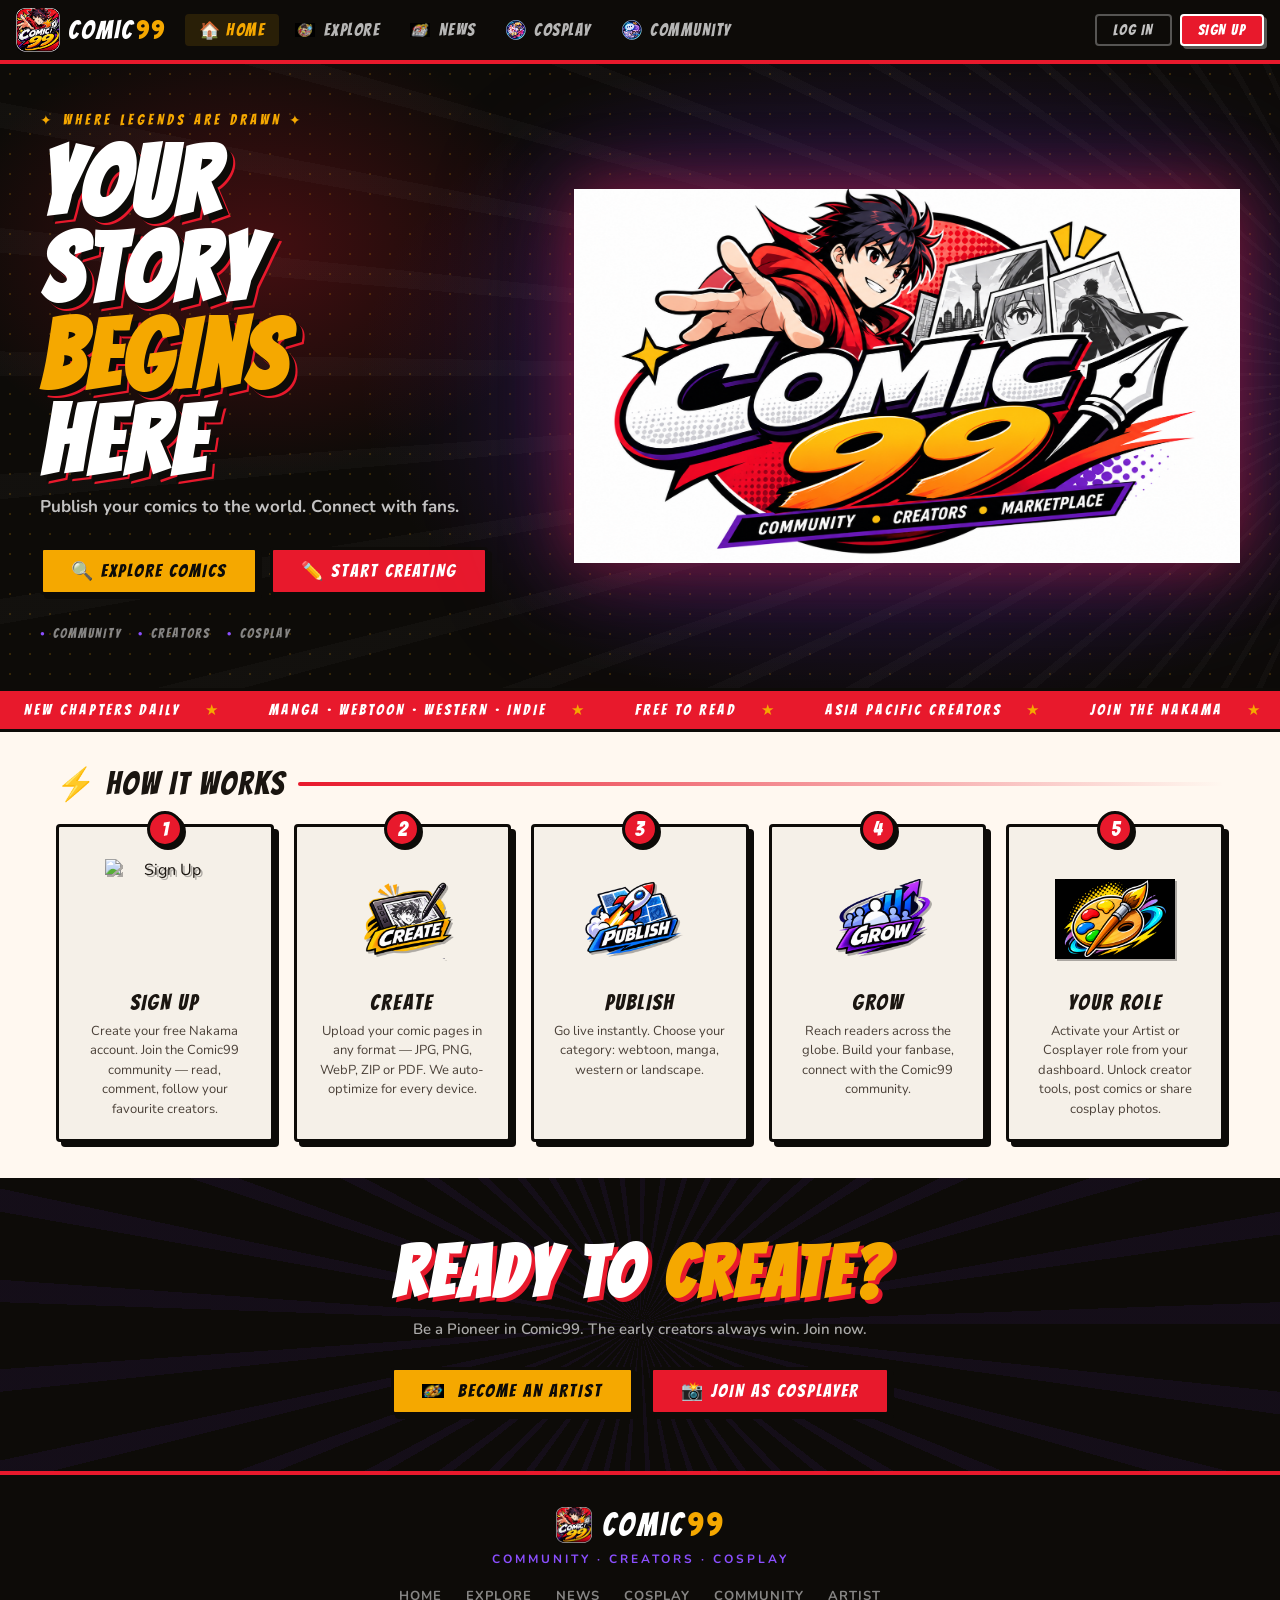
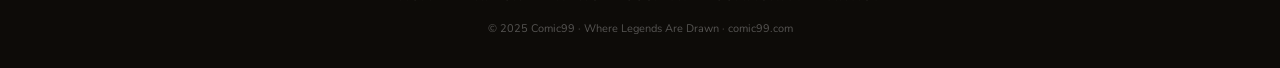
==== index.html @ 62a0a068 "Add files via upload" ====
<!DOCTYPE html>
<html lang="en">
<head>
<meta charset="UTF-8">
<meta name="viewport" content="width=device-width, initial-scale=1.0, viewport-fit=cover">
<title>Comic99 — Where Legends Are Drawn</title>
<link rel="icon" type="image/png" href="comic99-logo.png">
<meta name="description" content="Comic99 — Community · Creators · Cosplay. The global comic creator platform where legends are drawn.">
<link rel="stylesheet" href="comic99-shared.css">
<style>
/* ---- HERO ---- */
.hero {
  position: relative;
  background: var(--ink);
  overflow: hidden;
  min-height: 520px;
  display: flex;
  align-items: center;
  padding: 48px max(16px, env(safe-area-inset-left, 0px));
}
.hero-bg {
  position: absolute; inset: 0;
  background:
    radial-gradient(ellipse 60% 80% at 70% 50%, rgba(107,47,217,0.3) 0%, transparent 70%),
    radial-gradient(ellipse 40% 60% at 20% 30%, rgba(232,25,44,0.25) 0%, transparent 60%);
}
.hero-halftone {
  position: absolute; inset: 0;
  background-image: radial-gradient(circle, rgba(245,168,0,0.18) 1.5px, transparent 1.5px);
  background-size: 20px 20px;
}
.hero-speed {
  position: absolute; inset: 0;
  background: repeating-conic-gradient(
    from 0deg at 110% 50%,
    rgba(255,255,255,0.025) 0deg 1deg,
    transparent 1deg 5deg
  );
}
.hero-inner {
  position: relative;
  z-index: 2;
  display: flex;
  align-items: center;
  justify-content: space-between;
  width: 100%;
  max-width: 1200px;
  margin: 0 auto;
  gap: 32px;
}
.hero-content { max-width: 560px; }
.hero-eyebrow {
  font-family: 'Bangers', cursive;
  font-size: 14px;
  letter-spacing: 4px;
  color: var(--gold);
  margin-bottom: 12px;
  text-transform: uppercase;
}
.hero-title {
  font-family: 'Bangers', cursive;
  font-size: clamp(52px, 10vw, 96px);
  line-height: 0.9;
  letter-spacing: 4px;
  color: var(--white);
  margin-bottom: 8px;
  text-shadow: 6px 6px 0 var(--ink), 8px 8px 0 var(--red);
}
.hero-title span { color: var(--gold); }
.hero-sub {
  font-size: 17px;
  font-weight: 700;
  color: rgba(255,255,255,0.75);
  margin-bottom: 28px;
  line-height: 1.5;
  max-width: 440px;
}
.hero-actions { display: flex; gap: 12px; flex-wrap: wrap; }
.hero-pillars {
  display: flex;
  gap: 16px;
  margin-top: 32px;
  flex-wrap: wrap;
}
.hero-pillar {
  font-family: 'Bangers', cursive;
  font-size: 13px;
  letter-spacing: 2px;
  color: rgba(255,255,255,0.5);
  text-transform: uppercase;
  display: flex;
  align-items: center;
  gap: 6px;
}
.hero-pillar::before { content: '●'; color: var(--purple2); font-size: 8px; }
.hero-logo-wrap {
  flex-shrink: 0;
  display: flex;
  align-items: center;
  justify-content: center;
}
.hero-logo-img {
  width: clamp(364px, 52vw, 676px);
  height: auto;
  object-fit: contain;
  filter: drop-shadow(0 0 32px rgba(232,25,44,0.5)) drop-shadow(0 0 64px rgba(107,47,217,0.3));
  animation: heroFloat 3s ease-in-out infinite;
}
@keyframes heroFloat {
  0%, 100% { transform: translateY(0px); }
  50% { transform: translateY(-12px); }
}
@media (max-width: 700px) {
  .hero-logo-wrap { display: none; }
  .hero-inner { flex-direction: column; align-items: flex-start; }
}

/* ---- MARQUEE ---- */
.marquee-bar {
  background: var(--red);
  border-top: 3px solid var(--ink);
  border-bottom: 3px solid var(--ink);
  padding: 8px 0;
  overflow: hidden;
  white-space: nowrap;
}
.marquee-track {
  display: inline-flex;
  gap: 0;
  animation: marquee 22s linear infinite;
}
.marquee-item {
  font-family: 'Bangers', cursive;
  font-size: 15px;
  letter-spacing: 3px;
  color: var(--white);
  padding: 0 24px;
  text-transform: uppercase;
}
.marquee-item::after { content: '★'; margin-left: 24px; color: var(--gold); }
@keyframes marquee { from { transform: translateX(0) } to { transform: translateX(-50%) } }

/* ---- FEATURED BANNER ---- */
.featured-banner {
  position: relative;
  background: var(--ink2);
  border: 3px solid var(--ink);
  box-shadow: 6px 6px 0 var(--ink);
  border-radius: var(--radius-lg);
  overflow: hidden;
  display: grid;
  grid-template-columns: 1fr 1fr;
  min-height: 280px;
  margin-bottom: 40px;
}
@media (max-width: 600px) { .featured-banner { grid-template-columns: 1fr; } }
.featured-cover {
  background: linear-gradient(135deg, #2A1A3A 0%, #1A0A14 100%);
  display: flex;
  align-items: center;
  justify-content: center;
  font-size: 80px;
  min-height: 200px;
  position: relative;
  overflow: hidden;
}
.featured-cover::after {
  content: '';
  position: absolute; inset: 0;
  background-image: radial-gradient(circle, rgba(107,47,217,0.3) 1.5px, transparent 1.5px);
  background-size: 14px 14px;
}
.featured-info {
  padding: 28px 24px;
  display: flex;
  flex-direction: column;
  justify-content: center;
  gap: 12px;
}
.featured-label {
  font-family: 'Bangers', cursive;
  font-size: 12px;
  letter-spacing: 3px;
  color: var(--gold);
  text-transform: uppercase;
}
.featured-title {
  font-family: 'Bangers', cursive;
  font-size: 36px;
  letter-spacing: 2px;
  color: var(--white);
  line-height: 1.1;
}
.featured-desc { font-size: 13px; color: rgba(255,255,255,0.65); line-height: 1.5; }
.featured-tags { display: flex; gap: 8px; flex-wrap: wrap; }
.tag {
  font-size: 11px;
  font-weight: 800;
  letter-spacing: 1px;
  text-transform: uppercase;
  padding: 3px 10px;
  border: 2px solid var(--ink);
  border-radius: 2px;
}
.tag-purple { background: var(--purple); color: var(--white); }
.tag-gold { background: var(--gold); color: var(--ink); }
.tag-red { background: var(--red); color: var(--white); }

/* ---- COMIC GRID ---- */
.comic-grid {
  display: grid;
  grid-template-columns: repeat(auto-fill, minmax(160px, 1fr));
  gap: 20px;
}

/* ---- STATS STRIP ---- */
.stats-strip {
  background: var(--gold);
  border-top: 3px solid var(--ink);
  border-bottom: 3px solid var(--ink);
  padding: 20px max(16px, env(safe-area-inset-left, 0px));
}
.stats-inner {
  max-width: 1200px;
  margin: 0 auto;
  display: flex;
  justify-content: space-around;
  flex-wrap: wrap;
  gap: 16px;
}
.stat-item { text-align: center; }
.stat-num {
  font-family: 'Bangers', cursive;
  font-size: 40px;
  letter-spacing: 2px;
  color: var(--ink);
  line-height: 1;
}
.stat-label {
  font-size: 11px;
  font-weight: 800;
  letter-spacing: 2px;
  text-transform: uppercase;
  color: var(--ink);
  opacity: 0.6;
}

/* ---- HOW IT WORKS ---- */
.how-grid {
  display: grid;
  grid-template-columns: repeat(auto-fit, minmax(200px, 1fr));
  gap: 20px;
}
.how-card {
  background: var(--panel);
  border: 3px solid var(--ink);
  box-shadow: 5px 5px 0 var(--ink);
  border-radius: var(--radius);
  padding: 24px 20px 20px;
  text-align: center;
  position: relative;
}
.how-num {
  position: absolute;
  top: -16px;
  left: 50%;
  transform: translateX(-50%);
  font-family: 'Bangers', cursive;
  font-size: 20px;
  background: var(--red);
  color: var(--white);
  border: 3px solid var(--ink);
  border-radius: 50%;
  width: 36px; height: 36px;
  display: flex; align-items: center; justify-content: center;
  box-shadow: 3px 3px 0 var(--ink);
}
.how-badge-img {
  width: 120px;
  height: 120px;
  object-fit: contain;
  margin: 8px auto 12px;
  display: block;
  filter: drop-shadow(2px 2px 0 rgba(0,0,0,0.3));
}
.how-title {
  font-family: 'Bangers', cursive;
  font-size: 22px;
  letter-spacing: 2px;
  margin-bottom: 8px;
}
.how-desc { font-size: 13px; color: var(--text2); line-height: 1.5; }

/* ---- CTA BAND ---- */
.cta-band {
  background: var(--ink);
  position: relative;
  overflow: hidden;
  padding: 56px max(16px, env(safe-area-inset-left, 0px));
  text-align: center;
}
.cta-band-bg {
  position: absolute; inset: 0;
  background: repeating-conic-gradient(from 0deg at 50% 50%, rgba(107,47,217,0.08) 0deg 2deg, transparent 2deg 8deg);
}
.cta-band h2 {
  font-family: 'Bangers', cursive;
  font-size: clamp(36px, 7vw, 72px);
  letter-spacing: 4px;
  color: var(--white);
  position: relative; z-index: 1;
  margin-bottom: 8px;
  text-shadow: 4px 4px 0 var(--red);
}
.cta-band h2 span { color: var(--gold); }
.cta-band p {
  color: rgba(255,255,255,0.65);
  font-size: 15px;
  font-weight: 600;
  margin-bottom: 28px;
  position: relative; z-index: 1;
}
.cta-band .btn { position: relative; z-index: 1; }
.cta-actions { display: flex; gap: 16px; justify-content: center; flex-wrap: wrap; position: relative; z-index: 1; }
</style>
</head>
<body>

<!-- NAV -->
<nav class="c99-nav">
  <a href="index.html" class="nav-logo">
    <img src="comic99-logo.png" alt="Comic99">
    <span class="nav-logo-text">COMIC<span>99</span></span>
  </a>
  <div class="nav-links">
    <a href="index.html" class="nav-link active">🏠 Home</a>
    <a href="explore.html" class="nav-link"><img src="EXPLORE.png" alt="Explore" style="width:20px;height:20px;vertical-align:middle;margin-right:4px;object-fit:contain;"> Explore</a>
    <a href="news.html" class="nav-link"><img src="NEWS.png" alt="News" style="width:20px;height:20px;vertical-align:middle;margin-right:4px;object-fit:contain;"> News</a>
    <a href="cosplay.html" class="nav-link"><img src="COSPLAY.png" alt="Cosplay" style="width:20px;height:20px;vertical-align:middle;margin-right:4px;object-fit:contain;"> Cosplay</a>
    <a href="community.html" class="nav-link"><img src="DISCUSS.png" alt="Community" style="width:20px;height:20px;vertical-align:middle;margin-right:4px;object-fit:contain;"> Community</a>
  </div>
  <div class="nav-auth">
    <a href="artist.html" class="nav-login">LOG IN</a>
    <a href="artist.html" class="nav-cta">SIGN UP</a>
  </div>
</nav>

<!-- HERO -->
<section class="hero">
  <div class="hero-bg"></div>
  <div class="hero-halftone"></div>
  <div class="hero-speed"></div>
  <div class="hero-inner">
    <div class="hero-content">
      <div class="hero-eyebrow">✦ WHERE LEGENDS ARE DRAWN ✦</div>
      <h1 class="hero-title">YOUR<br>STORY<br><span>BEGINS</span><br>HERE</h1>
      <p class="hero-sub">Publish your comics to the world. Connect with fans.</p>
      <div class="hero-actions">
        <a href="explore.html" class="btn btn-gold">🔍 EXPLORE COMICS</a>
        <a href="artist.html" class="btn btn-red">✏️ START CREATING</a>
      </div>
      <div class="hero-pillars">
        <span class="hero-pillar">Community</span>
        <span class="hero-pillar">Creators</span>
        <span class="hero-pillar">Cosplay</span>
      </div>
    </div>
    <div class="hero-logo-wrap">
      <img src="comic99-logo-wide.png" alt="Comic99" class="hero-logo-img">
    </div>
  </div>
</section>

<!-- MARQUEE -->
<div class="marquee-bar">
  <div class="marquee-track">
    <span class="marquee-item">NEW CHAPTERS DAILY</span>
    <span class="marquee-item">MANGA · WEBTOON · WESTERN · INDIE</span>
    <span class="marquee-item">FREE TO READ</span>
    <span class="marquee-item">ASIA PACIFIC CREATORS</span>
    <span class="marquee-item">JOIN THE NAKAMA</span>
    <span class="marquee-item">NEW CHAPTERS DAILY</span>
    <span class="marquee-item">MANGA · WEBTOON · WESTERN · INDIE</span>
    <span class="marquee-item">FREE TO READ</span>
    <span class="marquee-item">ASIA PACIFIC CREATORS</span>
    <span class="marquee-item">JOIN THE NAKAMA</span>
  </div>
</div>

<!-- FEATURED -->
<div class="section" style="display:none;">
  <div class="section-header">
    <span class="section-title">🔥 FEATURED</span>
    <div class="section-title-bar"></div>
    <span class="section-badge">EDITOR'S PICK</span>
  </div>

  <div class="featured-banner">
    <div class="featured-cover">⚔️</div>
    <div class="featured-info">
      <div class="featured-label">⭐ Featured Series</div>
      <div class="featured-title">NEON BLADE<br>CHRONICLES</div>
      <div class="featured-desc">A cyberpunk samurai battles through neon-lit megacities, uncovering a conspiracy that could shatter the last human settlements.</div>
      <div class="featured-tags">
        <span class="tag tag-purple">Action</span>
        <span class="tag tag-gold">Sci-Fi</span>
        <span class="tag tag-red">New</span>
      </div>
      <div style="margin-top:8px;">
        <a href="explore.html" class="btn btn-red btn-sm">▶ READ NOW</a>
      </div>
    </div>
  </div>

  <!-- TRENDING GRID -->
  <div class="section-header" style="margin-top:8px;">
    <span class="section-title">📈 TRENDING</span>
    <div class="section-title-bar"></div>
    <a href="explore.html" style="font-family:'Bangers',cursive;font-size:14px;letter-spacing:1px;color:var(--red);text-decoration:none;">SEE ALL →</a>
  </div>
  <div class="comic-grid">
    <a href="explore.html" class="comic-card">
      <div class="comic-card-cover-placeholder" style="background:linear-gradient(135deg,#1A0A2E,#2E1A4E);">🌙</div>
      <div class="comic-card-body">
        <div class="comic-card-title">Shadow Realm</div>
        <div class="comic-card-meta">Ch. 24 · 48.2K reads</div>
        <span class="comic-card-genre">Fantasy</span>
        <span class="comic-card-badge badge-original">Original</span>
      </div>
    </a>
    <a href="explore.html" class="comic-card">
      <div class="comic-card-cover-placeholder" style="background:linear-gradient(135deg,#1A2A0A,#2A3A10);">🌿</div>
      <div class="comic-card-body">
        <div class="comic-card-title">Spirit Walker</div>
        <div class="comic-card-meta">Ch. 11 · 31.5K reads</div>
        <span class="comic-card-genre">Supernatural</span>
        <span class="comic-card-badge badge-original">Original</span>
      </div>
    </a>
    <a href="explore.html" class="comic-card">
      <div class="comic-card-cover-placeholder" style="background:linear-gradient(135deg,#2A0A0A,#3E1010);">🔥</div>
      <div class="comic-card-body">
        <div class="comic-card-title">Iron Fist Rising</div>
        <div class="comic-card-meta">Ch. 38 · 92.7K reads</div>
        <span class="comic-card-genre">Action</span>
        <span class="comic-card-badge badge-fanart">Fan Art</span>
      </div>
    </a>
    <a href="explore.html" class="comic-card">
      <div class="comic-card-cover-placeholder" style="background:linear-gradient(135deg,#0A1A2A,#102030);">🌊</div>
      <div class="comic-card-body">
        <div class="comic-card-title">Ocean Protocol</div>
        <div class="comic-card-meta">Ch. 7 · 19.3K reads</div>
        <span class="comic-card-genre">Sci-Fi</span>
        <span class="comic-card-badge badge-ai">AI-Assisted</span>
      </div>
    </a>
    <a href="explore.html" class="comic-card">
      <div class="comic-card-cover-placeholder" style="background:linear-gradient(135deg,#1A1A0A,#2E2A10);">⚡</div>
      <div class="comic-card-body">
        <div class="comic-card-title">Thunder God</div>
        <div class="comic-card-meta">Ch. 55 · 144K reads</div>
        <span class="comic-card-genre">Mythology</span>
        <span class="comic-card-badge badge-original">Original</span>
      </div>
    </a>
    <a href="explore.html" class="comic-card">
      <div class="comic-card-cover-placeholder" style="background:linear-gradient(135deg,#2A0A1A,#3E1030);">💎</div>
      <div class="comic-card-body">
        <div class="comic-card-title">Crystal Mage</div>
        <div class="comic-card-meta">Ch. 16 · 27.8K reads</div>
        <span class="comic-card-genre">Magic</span>
        <span class="comic-card-badge badge-original">Original</span>
      </div>
    </a>
  </div>
</div>

<!-- STATS -->
<div class="stats-strip" style="display:none;">
  <div class="stats-inner">
    <div class="stat-item">
      <div class="stat-num">12K+</div>
      <div class="stat-label">Creators</div>
    </div>
    <div class="stat-item">
      <div class="stat-num">340K+</div>
      <div class="stat-label">Nakama</div>
    </div>
    <div class="stat-item">
      <div class="stat-num">8,500+</div>
      <div class="stat-label">Comics</div>
    </div>
    <div class="stat-item">
      <div class="stat-num">24</div>
      <div class="stat-label">Countries</div>
    </div>
  </div>
</div>

<!-- HOW IT WORKS -->
<div class="section">
  <div class="section-header">
    <span class="section-title">⚡ HOW IT WORKS</span>
    <div class="section-title-bar"></div>
  </div>
  <div class="how-grid">
    <div class="how-card">
      <div class="how-num">1</div>
      <img src="badge-signup.png" alt="Sign Up" class="how-badge-img">
      <div class="how-title">SIGN UP</div>
      <div class="how-desc">Create your free Nakama account. Join the Comic99 community — read, comment, follow your favourite creators.</div>
    </div>
    <div class="how-card">
      <div class="how-num">2</div>
      <img src="badge-create.png" alt="Create" class="how-badge-img">
      <div class="how-title">CREATE</div>
      <div class="how-desc">Upload your comic pages in any format — JPG, PNG, WebP, ZIP or PDF. We auto-optimize for every device.</div>
    </div>
    <div class="how-card">
      <div class="how-num">3</div>
      <img src="badge-publish.png" alt="Publish" class="how-badge-img">
      <div class="how-title">PUBLISH</div>
      <div class="how-desc">Go live instantly. Choose your category: webtoon, manga, western or landscape.</div>
    </div>
    <div class="how-card">
      <div class="how-num">4</div>
      <img src="badge-grow.png" alt="Grow" class="how-badge-img">
      <div class="how-title">GROW</div>
      <div class="how-desc">Reach readers across the globe. Build your fanbase, connect with the Comic99 community.</div>
    </div>
    <div class="how-card">
      <div class="how-num">5</div>
      <img src="ART.png" alt="Role" class="how-badge-img">
      <div class="how-title">YOUR ROLE</div>
      <div class="how-desc">Activate your Artist or Cosplayer role from your dashboard. Unlock creator tools, post comics or share cosplay photos.</div>
    </div>
  </div>
</div>

<!-- CTA BAND -->
<div class="cta-band">
  <div class="cta-band-bg"></div>
  <h2>READY TO <span>CREATE?</span></h2>
  <p>Be a Pioneer in Comic99. The early creators always win. Join now.</p>
  <div class="cta-actions">
    <a href="artist.html" class="btn btn-gold"><img src="ART.png" alt="Artist" style="width:22px;height:22px;vertical-align:middle;margin-right:6px;object-fit:contain;"> BECOME AN ARTIST</a>
    <a href="cosplay.html" class="btn btn-red">📸 JOIN AS COSPLAYER</a>
  </div>
</div>

<!-- FOOTER -->
<footer class="c99-footer">
  <div class="footer-logo">
    <img src="comic99-logo.png" alt="Comic99">
    <span class="footer-logo-text">COMIC<span>99</span></span>
  </div>
  <div class="footer-tagline">Community · Creators · Cosplay</div>
  <div class="footer-links">
    <a href="index.html">Home</a>
    <a href="explore.html">Explore</a>
    <a href="news.html">News</a>
    <a href="cosplay.html">Cosplay</a>
    <a href="community.html">Community</a>
    <a href="artist.html">Artist</a>
  </div>
  <div class="footer-copy">© 2025 Comic99 · Where Legends Are Drawn · comic99.com</div>
</footer>

<div id="c99-toast"></div>
<script>
function showToast(msg) {
  const t = document.getElementById('c99-toast');
  t.textContent = msg;
  t.classList.add('show');
  setTimeout(() => t.classList.remove('show'), 3000);
}
</script>
</body>
</html>
---- comic99-shared.css ----
/* ============================================
   COMIC99 — Shared Design System v2
   Colors from logo: Red #E8192C, Gold #F5A800,
   Purple #6B2FD9, Ink #0D0B08, White #FFFFFF
   Nav: Home · Explore · News · Cosplay · Community
   ============================================ */
@import url('https://fonts.googleapis.com/css2?family=Bangers&family=Nunito:wght@400;600;700;800;900&family=Noto+Sans+JP:wght@400;700;900&display=swap');

:root {
  --red: #E8192C;
  --red2: #FF3347;
  --red-dark: #B00E1A;
  --gold: #F5A800;
  --gold2: #FFD040;
  --gold-dark: #C07800;
  --purple: #6B2FD9;
  --purple2: #8B4FFF;
  --purple-dark: #4A1FA0;
  --ink: #0D0B08;
  --ink2: #1E1A14;
  --ink3: #2E2820;
  --white: #FFFFFF;
  --offwhite: #FFF8F0;
  --panel: #F5F0E8;
  --panel2: #EDE6D8;
  --text: #1A1510;
  --text2: #4A4038;
  --text3: #8A8078;
  --nav-h: 64px;
  --radius: 4px;
  --radius-lg: 8px;
  color-scheme: light;
}

/* Dark mode */
@media (prefers-color-scheme: dark) {
  :root:not([data-theme="light"]) {
    --panel: #1A1510;
    --panel2: #231E16;
    --offwhite: #1A1510;
    --text: #F5F0E8;
    --text2: #C8C0B0;
    --text3: #7A7060;
    color-scheme: dark;
  }
}
:root[data-theme="dark"] {
  --panel: #1A1510;
  --panel2: #231E16;
  --offwhite: #1A1510;
  --text: #F5F0E8;
  --text2: #C8C0B0;
  --text3: #7A7060;
  color-scheme: dark;
}

* { margin: 0; padding: 0; box-sizing: border-box; }

body {
  font-family: 'Nunito', sans-serif;
  background: var(--offwhite);
  color: var(--text);
  min-height: 100vh;
  overflow-x: hidden;
}

/* ---- HALFTONE UTILITY ---- */
.halftone {
  background-image: radial-gradient(circle, var(--red) 1px, transparent 1px);
  background-size: 10px 10px;
  opacity: 0.12;
  pointer-events: none;
}
.halftone-gold {
  background-image: radial-gradient(circle, var(--gold) 1px, transparent 1px);
  background-size: 8px 8px;
  opacity: 0.15;
  pointer-events: none;
}

/* ---- INK OUTLINE UTILITY ---- */
.ink-box {
  border: 3px solid var(--ink);
  box-shadow: 4px 4px 0 var(--ink);
}
.ink-box-sm {
  border: 2px solid var(--ink);
  box-shadow: 3px 3px 0 var(--ink);
}

/* ---- NAV ---- */
.c99-nav {
  position: sticky;
  top: 0;
  z-index: 100;
  height: var(--nav-h);
  background: var(--ink);
  border-bottom: 4px solid var(--red);
  display: flex;
  align-items: center;
  padding: 0 max(16px, env(safe-area-inset-left, 0px));
  gap: 0;
}

.nav-logo {
  display: flex;
  align-items: center;
  gap: 8px;
  text-decoration: none;
  flex-shrink: 0;
  margin-right: 20px;
}
.nav-logo img {
  height: 44px;
  width: 44px;
  object-fit: contain;
  border-radius: 8px;
}
.nav-logo-text {
  font-family: 'Bangers', cursive;
  font-size: 26px;
  letter-spacing: 2px;
  color: var(--white);
  line-height: 1;
}
.nav-logo-text span { color: var(--gold); }

.nav-links {
  display: flex;
  align-items: center;
  gap: 2px;
  flex: 1;
  overflow-x: auto;
  scrollbar-width: none;
}
.nav-links::-webkit-scrollbar { display: none; }

.nav-link {
  font-family: 'Bangers', cursive;
  font-size: 17px;
  letter-spacing: 1.5px;
  color: rgba(255,255,255,0.7);
  text-decoration: none;
  padding: 6px 14px;
  border-radius: var(--radius);
  white-space: nowrap;
  transition: color 0.15s, background 0.15s;
  position: relative;
}
.nav-link:hover, .nav-link.active {
  color: var(--gold);
  background: rgba(245,168,0,0.12);
}
.nav-link.active::after {
  content: '';
  position: absolute;
  bottom: -4px;
  left: 8px; right: 8px;
  height: 3px;
  background: var(--gold);
  border-radius: 2px;
}

.nav-auth {
  display: flex;
  align-items: center;
  gap: 8px;
  margin-left: auto;
  flex-shrink: 0;
}
.nav-cta {
  font-family: 'Bangers', cursive;
  font-size: 15px;
  letter-spacing: 1.5px;
  background: var(--red);
  color: var(--white);
  border: 2px solid var(--white);
  padding: 6px 16px;
  border-radius: var(--radius);
  cursor: pointer;
  text-decoration: none;
  box-shadow: 3px 3px 0 rgba(255,255,255,0.3);
  transition: transform 0.1s, box-shadow 0.1s;
}
.nav-cta:hover {
  transform: translate(-1px,-1px);
  box-shadow: 4px 4px 0 rgba(255,255,255,0.3);
}
.nav-login {
  font-family: 'Bangers', cursive;
  font-size: 15px;
  letter-spacing: 1.5px;
  background: transparent;
  color: rgba(255,255,255,0.75);
  border: 2px solid rgba(255,255,255,0.3);
  padding: 6px 16px;
  border-radius: var(--radius);
  cursor: pointer;
  text-decoration: none;
  transition: color 0.15s, border-color 0.15s;
}
.nav-login:hover { color: var(--gold); border-color: var(--gold); }

/* ---- SPEED LINES ---- */
.speed-lines {
  position: absolute;
  inset: 0;
  overflow: hidden;
  pointer-events: none;
}
.speed-lines::before {
  content: '';
  position: absolute;
  inset: 0;
  background: repeating-conic-gradient(
    from 0deg at 50% 50%,
    rgba(255,255,255,0.03) 0deg,
    rgba(255,255,255,0.03) 1deg,
    transparent 1deg,
    transparent 6deg
  );
}

/* ---- SECTION HEADER ---- */
.section-header {
  display: flex;
  align-items: center;
  gap: 12px;
  margin-bottom: 24px;
}
.section-title {
  font-family: 'Bangers', cursive;
  font-size: 32px;
  letter-spacing: 2px;
  color: var(--text);
  line-height: 1;
}
.section-title-bar {
  flex: 1;
  height: 4px;
  background: linear-gradient(90deg, var(--red), transparent);
  border-radius: 2px;
}
.section-badge {
  font-family: 'Bangers', cursive;
  font-size: 13px;
  letter-spacing: 1px;
  background: var(--red);
  color: var(--white);
  padding: 3px 10px;
  border-radius: 2px;
  border: 2px solid var(--ink);
  box-shadow: 2px 2px 0 var(--ink);
}

/* ---- COMIC CARD ---- */
.comic-card {
  background: var(--panel);
  border: 3px solid var(--ink);
  box-shadow: 5px 5px 0 var(--ink);
  border-radius: var(--radius);
  overflow: hidden;
  cursor: pointer;
  transition: transform 0.15s, box-shadow 0.15s;
  text-decoration: none;
  display: block;
  color: var(--text);
}
.comic-card:hover {
  transform: translate(-3px,-3px);
  box-shadow: 8px 8px 0 var(--ink);
}
.comic-card-cover {
  width: 100%;
  aspect-ratio: 3/4;
  object-fit: cover;
  display: block;
  background: linear-gradient(135deg, var(--ink2) 0%, var(--ink3) 100%);
  position: relative;
  overflow: hidden;
}
.comic-card-cover-placeholder {
  width: 100%;
  aspect-ratio: 3/4;
  display: flex;
  align-items: center;
  justify-content: center;
  font-size: 48px;
  background: linear-gradient(135deg, var(--ink2), var(--ink3));
  position: relative;
  overflow: hidden;
}
.comic-card-body {
  padding: 10px 12px 12px;
  border-top: 2px solid var(--ink);
}
.comic-card-title {
  font-family: 'Bangers', cursive;
  font-size: 18px;
  letter-spacing: 1px;
  line-height: 1.2;
  margin-bottom: 4px;
}
.comic-card-meta {
  font-size: 11px;
  font-weight: 700;
  color: var(--text3);
  text-transform: uppercase;
  letter-spacing: 0.5px;
}
.comic-card-genre {
  display: inline-block;
  font-size: 10px;
  font-weight: 800;
  letter-spacing: 1px;
  text-transform: uppercase;
  background: var(--gold);
  color: var(--ink);
  padding: 2px 7px;
  border: 1.5px solid var(--ink);
  border-radius: 2px;
  margin-top: 6px;
}
.comic-card-badge {
  display: inline-block;
  font-size: 9px;
  font-weight: 800;
  letter-spacing: 1px;
  text-transform: uppercase;
  padding: 2px 6px;
  border: 1.5px solid var(--ink);
  border-radius: 2px;
  margin-top: 4px;
  margin-left: 4px;
}
.badge-original { background: var(--purple); color: var(--white); }
.badge-ai { background: var(--ink2); color: rgba(255,255,255,0.8); }
.badge-fanart { background: var(--red); color: var(--white); }

/* ---- BURST / BADGE ---- */
.burst {
  display: inline-flex;
  align-items: center;
  justify-content: center;
  font-family: 'Bangers', cursive;
  letter-spacing: 1px;
  background: var(--gold);
  color: var(--ink);
  clip-path: polygon(50% 0%,61% 35%,98% 35%,68% 57%,79% 91%,50% 70%,21% 91%,32% 57%,2% 35%,39% 35%);
  text-align: center;
}

/* ---- BTN ---- */
.btn {
  font-family: 'Bangers', cursive;
  font-size: 18px;
  letter-spacing: 2px;
  padding: 10px 28px;
  border: 3px solid var(--ink);
  border-radius: var(--radius);
  cursor: pointer;
  display: inline-flex;
  align-items: center;
  gap: 8px;
  text-decoration: none;
  transition: transform 0.1s, box-shadow 0.1s;
  box-shadow: 4px 4px 0 var(--ink);
  line-height: 1.2;
}
.btn:hover {
  transform: translate(-2px,-2px);
  box-shadow: 6px 6px 0 var(--ink);
}
.btn:active {
  transform: translate(2px,2px);
  box-shadow: 2px 2px 0 var(--ink);
}
.btn-red { background: var(--red); color: var(--white); }
.btn-gold { background: var(--gold); color: var(--ink); }
.btn-purple { background: var(--purple); color: var(--white); }
.btn-outline { background: transparent; color: var(--text); }
.btn-sm { font-size: 14px; padding: 7px 18px; box-shadow: 3px 3px 0 var(--ink); }

/* ---- PAGE HERO ---- */
.page-hero {
  background: var(--ink);
  padding: 36px max(16px, env(safe-area-inset-left, 0px)) 28px;
  position: relative;
  overflow: hidden;
  border-bottom: 4px solid var(--gold);
}
.page-hero-bg {
  position: absolute; inset: 0;
  background-image: radial-gradient(circle, rgba(245,168,0,0.12) 1.5px, transparent 1.5px);
  background-size: 16px 16px;
}
.page-hero h1 {
  font-family: 'Bangers', cursive;
  font-size: clamp(40px,8vw,72px);
  letter-spacing: 4px;
  color: var(--white);
  position: relative; z-index: 1;
  text-shadow: 4px 4px 0 var(--red);
}
.page-hero h1 span { color: var(--gold); }
.page-hero p {
  color: rgba(255,255,255,0.65);
  font-size: 14px;
  font-weight: 600;
  position: relative; z-index: 1;
  margin-top: 6px;
}

/* ---- FILTER BAR ---- */
.filter-bar {
  background: var(--panel2);
  border-bottom: 3px solid var(--ink);
  padding: 12px max(16px, env(safe-area-inset-left, 0px));
  display: flex;
  gap: 8px;
  overflow-x: auto;
  scrollbar-width: none;
}
.filter-bar::-webkit-scrollbar { display: none; }
.filter-btn {
  font-family: 'Bangers', cursive;
  font-size: 15px;
  letter-spacing: 1.5px;
  padding: 6px 16px;
  border: 2px solid var(--ink);
  border-radius: var(--radius);
  background: var(--panel);
  color: var(--text);
  cursor: pointer;
  white-space: nowrap;
  box-shadow: 3px 3px 0 var(--ink);
  transition: transform 0.1s, box-shadow 0.1s, background 0.1s;
}
.filter-btn:hover, .filter-btn.active {
  background: var(--red);
  color: var(--white);
  transform: translate(-1px,-1px);
  box-shadow: 4px 4px 0 var(--ink);
}

/* ---- TABS ---- */
.tab-bar {
  background: var(--panel2);
  border-bottom: 3px solid var(--ink);
  padding: 0 max(16px, env(safe-area-inset-left, 0px));
  display: flex;
  gap: 0;
  overflow-x: auto;
  scrollbar-width: none;
}
.tab-bar::-webkit-scrollbar { display: none; }
.tab-btn {
  font-family: 'Bangers', cursive;
  font-size: 16px;
  letter-spacing: 1.5px;
  padding: 14px 20px;
  border: none;
  background: none;
  color: var(--text3);
  cursor: pointer;
  white-space: nowrap;
  border-bottom: 4px solid transparent;
  transition: color 0.15s, border-color 0.15s;
}
.tab-btn:hover { color: var(--text); }
.tab-btn.active { color: var(--red); border-bottom-color: var(--red); }
.tab-content { display: none; }
.tab-content.active { display: block; }

/* ---- FOOTER ---- */
.c99-footer {
  background: var(--ink);
  color: rgba(255,255,255,0.6);
  padding: 32px max(16px, env(safe-area-inset-left, 0px));
  border-top: 4px solid var(--red);
  text-align: center;
}
.footer-logo {
  display: flex;
  align-items: center;
  justify-content: center;
  gap: 10px;
  margin-bottom: 8px;
}
.footer-logo img { height: 36px; width: 36px; object-fit: contain; border-radius: 6px; }
.footer-logo-text {
  font-family: 'Bangers', cursive;
  font-size: 32px;
  letter-spacing: 3px;
  color: var(--white);
}
.footer-logo-text span { color: var(--gold); }
.footer-tagline {
  font-size: 12px;
  font-weight: 700;
  letter-spacing: 3px;
  text-transform: uppercase;
  color: var(--purple2);
  margin-bottom: 20px;
}
.footer-links {
  display: flex;
  justify-content: center;
  gap: 24px;
  flex-wrap: wrap;
  margin-bottom: 16px;
}
.footer-links a {
  color: rgba(255,255,255,0.5);
  text-decoration: none;
  font-size: 13px;
  font-weight: 700;
  letter-spacing: 1px;
  text-transform: uppercase;
}
.footer-links a:hover { color: var(--gold); }
.footer-copy {
  font-size: 11px;
  color: rgba(255,255,255,0.3);
}

/* ---- TOAST ---- */
#c99-toast {
  position: fixed;
  bottom: 24px;
  left: 50%;
  transform: translateX(-50%) translateY(80px);
  background: var(--ink);
  color: var(--white);
  font-family: 'Bangers', cursive;
  font-size: 18px;
  letter-spacing: 1.5px;
  padding: 12px 28px;
  border: 3px solid var(--gold);
  border-radius: var(--radius);
  box-shadow: 5px 5px 0 var(--gold);
  z-index: 999;
  opacity: 0;
  transition: transform 0.3s, opacity 0.3s;
  white-space: nowrap;
}
#c99-toast.show {
  transform: translateX(-50%) translateY(0);
  opacity: 1;
}

/* ---- FORM ELEMENTS ---- */
.form-group { margin-bottom: 16px; }
.form-label {
  display: block;
  font-family: 'Bangers', cursive;
  font-size: 15px;
  letter-spacing: 1.5px;
  color: var(--text);
  margin-bottom: 6px;
}
.form-input, .form-select, .form-textarea {
  width: 100%;
  padding: 10px 14px;
  background: var(--offwhite);
  border: 3px solid var(--ink);
  border-radius: var(--radius);
  font-family: 'Nunito', sans-serif;
  font-size: 14px;
  font-weight: 600;
  color: var(--text);
  outline: none;
  box-shadow: 3px 3px 0 var(--ink);
  transition: border-color 0.15s, box-shadow 0.15s;
}
.form-input:focus, .form-select:focus, .form-textarea:focus {
  border-color: var(--purple);
  box-shadow: 3px 3px 0 var(--purple);
}
.form-textarea { resize: vertical; min-height: 80px; }
.form-hint { font-size: 12px; font-weight: 600; color: var(--text3); margin-top: 4px; }

/* ---- SECTION ---- */
.section {
  padding: 36px max(16px, env(safe-area-inset-left, 0px));
  max-width: 1200px;
  margin: 0 auto;
}

/* ---- RESPONSIVE ---- */
@media (max-width: 600px) {
  .nav-logo-text { font-size: 20px; }
  .nav-link { font-size: 15px; padding: 6px 10px; }
  .btn { font-size: 15px; padding: 9px 20px; }
  .section-title { font-size: 26px; }
  .nav-login { display: none; }
}

/* ---- SHARED TOAST JS (inline in each page) ---- */
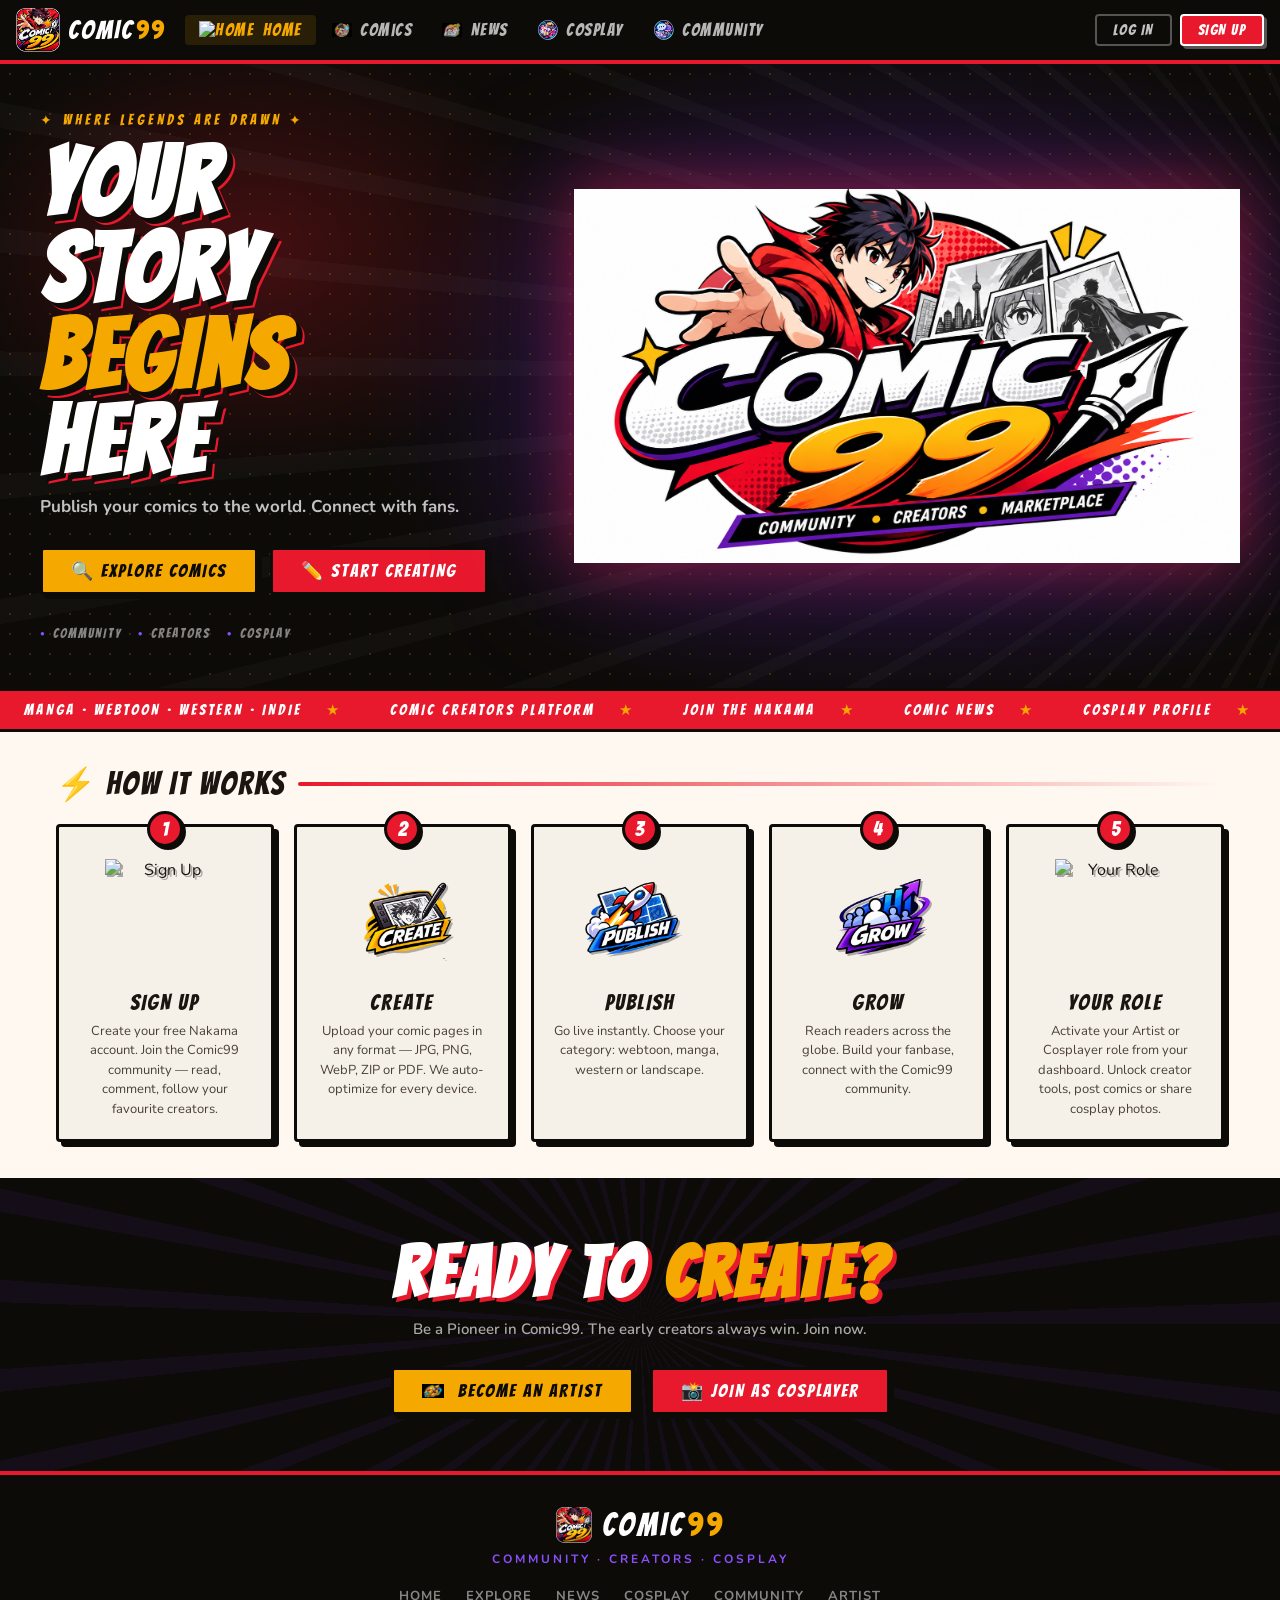
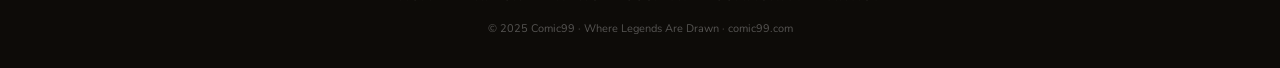
==== commit 2a2d51b8: "Add files via upload" ====
--- a/index.html
+++ b/index.html
@@ -333,8 +333,8 @@
     <span class="nav-logo-text">COMIC<span>99</span></span>
   </a>
   <div class="nav-links">
-    <a href="index.html" class="nav-link active">🏠 Home</a>
-    <a href="explore.html" class="nav-link"><img src="EXPLORE.png" alt="Explore" style="width:20px;height:20px;vertical-align:middle;margin-right:4px;object-fit:contain;"> Explore</a>
+    <a href="index.html" class="nav-link active"><img src="HOME.png" alt="Home" style="width:20px;height:20px;vertical-align:middle;margin-right:4px;object-fit:contain;"> Home</a>
+    <a href="explore.html" class="nav-link"><img src="EXPLORE.png" alt="Comics" style="width:20px;height:20px;vertical-align:middle;margin-right:4px;object-fit:contain;"> Comics</a>
     <a href="news.html" class="nav-link"><img src="NEWS.png" alt="News" style="width:20px;height:20px;vertical-align:middle;margin-right:4px;object-fit:contain;"> News</a>
     <a href="cosplay.html" class="nav-link"><img src="COSPLAY.png" alt="Cosplay" style="width:20px;height:20px;vertical-align:middle;margin-right:4px;object-fit:contain;"> Cosplay</a>
     <a href="community.html" class="nav-link"><img src="DISCUSS.png" alt="Community" style="width:20px;height:20px;vertical-align:middle;margin-right:4px;object-fit:contain;"> Community</a>
@@ -374,16 +374,16 @@
 <!-- MARQUEE -->
 <div class="marquee-bar">
   <div class="marquee-track">
-    <span class="marquee-item">NEW CHAPTERS DAILY</span>
     <span class="marquee-item">MANGA · WEBTOON · WESTERN · INDIE</span>
-    <span class="marquee-item">FREE TO READ</span>
-    <span class="marquee-item">ASIA PACIFIC CREATORS</span>
+    <span class="marquee-item">COMIC CREATORS PLATFORM</span>
     <span class="marquee-item">JOIN THE NAKAMA</span>
-    <span class="marquee-item">NEW CHAPTERS DAILY</span>
+    <span class="marquee-item">COMIC NEWS</span>
+    <span class="marquee-item">COSPLAY PROFILE</span>
     <span class="marquee-item">MANGA · WEBTOON · WESTERN · INDIE</span>
-    <span class="marquee-item">FREE TO READ</span>
-    <span class="marquee-item">ASIA PACIFIC CREATORS</span>
+    <span class="marquee-item">COMIC CREATORS PLATFORM</span>
     <span class="marquee-item">JOIN THE NAKAMA</span>
+    <span class="marquee-item">COMIC NEWS</span>
+    <span class="marquee-item">COSPLAY PROFILE</span>
   </div>
 </div>
 
@@ -507,7 +507,7 @@
   <div class="how-grid">
     <div class="how-card">
       <div class="how-num">1</div>
-      <img src="badge-signup.png" alt="Sign Up" class="how-badge-img">
+      <img src="SIGNUP.png" alt="Sign Up" class="how-badge-img">
       <div class="how-title">SIGN UP</div>
       <div class="how-desc">Create your free Nakama account. Join the Comic99 community — read, comment, follow your favourite creators.</div>
     </div>
@@ -531,7 +531,7 @@
     </div>
     <div class="how-card">
       <div class="how-num">5</div>
-      <img src="ART.png" alt="Role" class="how-badge-img">
+      <img src="ROLE.png" alt="Your Role" class="how-badge-img">
       <div class="how-title">YOUR ROLE</div>
       <div class="how-desc">Activate your Artist or Cosplayer role from your dashboard. Unlock creator tools, post comics or share cosplay photos.</div>
     </div>
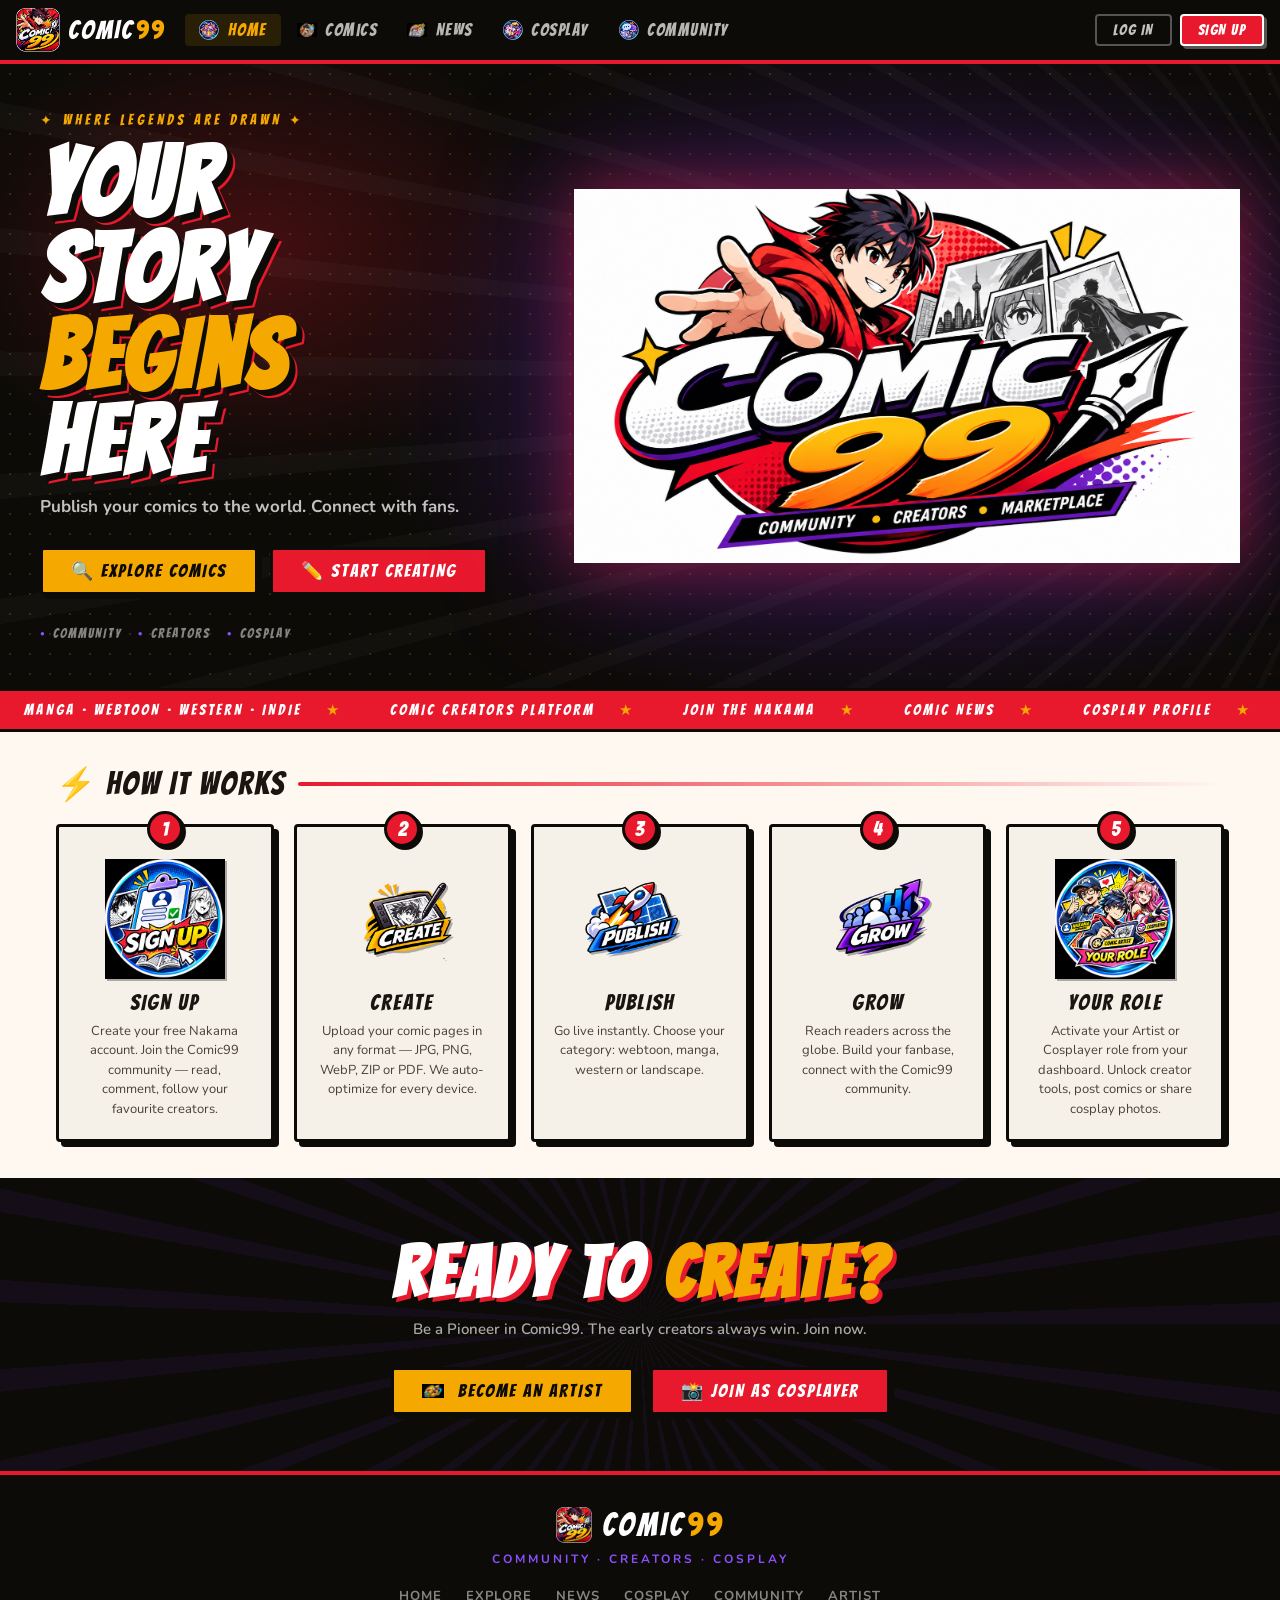
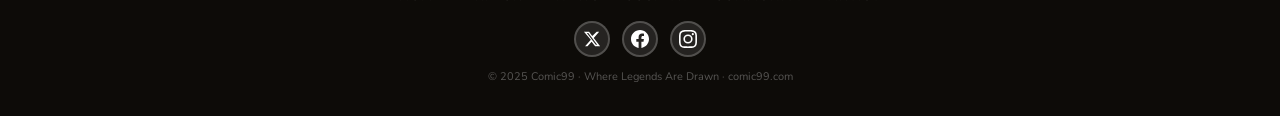
==== commit 2f2ddac6: "Add files via upload" ====
--- a/index.html
+++ b/index.html
@@ -322,6 +322,9 @@
 }
 .cta-band .btn { position: relative; z-index: 1; }
 .cta-actions { display: flex; gap: 16px; justify-content: center; flex-wrap: wrap; position: relative; z-index: 1; }
+.footer-social { display:flex; gap:12px; justify-content:center; margin-bottom:12px; }
+.footer-social-btn { display:flex; align-items:center; justify-content:center; width:36px; height:36px; border-radius:50%; background:rgba(255,255,255,0.1); color:var(--white,#fff); border:2px solid rgba(255,255,255,0.2); transition:background 0.2s,transform 0.2s; text-decoration:none; }
+.footer-social-btn:hover { background:var(--red,#E8192C); border-color:var(--red,#E8192C); transform:translateY(-2px); }
 </style>
 </head>
 <body>
@@ -564,6 +567,17 @@
     <a href="community.html">Community</a>
     <a href="artist.html">Artist</a>
   </div>
+  <div class="footer-social">
+    <a href="https://x.com/Comic99Official" target="_blank" rel="noopener" aria-label="X / Twitter" class="footer-social-btn">
+      <svg width="18" height="18" viewBox="0 0 24 24" fill="currentColor"><path d="M18.244 2.25h3.308l-7.227 8.26 8.502 11.24H16.17l-4.714-6.231-5.401 6.231H2.746l7.73-8.835L1.254 2.25H8.08l4.253 5.622L18.244 2.25zm-1.161 17.52h1.833L7.084 4.126H5.117z"/></svg>
+    </a>
+    <a href="https://www.facebook.com/Comic99Official/" target="_blank" rel="noopener" aria-label="Facebook" class="footer-social-btn">
+      <svg width="18" height="18" viewBox="0 0 24 24" fill="currentColor"><path d="M24 12.073c0-6.627-5.373-12-12-12s-12 5.373-12 12c0 5.99 4.388 10.954 10.125 11.854v-8.385H7.078v-3.47h3.047V9.43c0-3.007 1.792-4.669 4.533-4.669 1.312 0 2.686.235 2.686.235v2.953H15.83c-1.491 0-1.956.925-1.956 1.874v2.25h3.328l-.532 3.47h-2.796v8.385C19.612 23.027 24 18.062 24 12.073z"/></svg>
+    </a>
+    <a href="https://www.instagram.com/comic99official/" target="_blank" rel="noopener" aria-label="Instagram" class="footer-social-btn">
+      <svg width="18" height="18" viewBox="0 0 24 24" fill="currentColor"><path d="M12 2.163c3.204 0 3.584.012 4.85.07 3.252.148 4.771 1.691 4.919 4.919.058 1.265.069 1.645.069 4.849 0 3.205-.012 3.584-.069 4.849-.149 3.225-1.664 4.771-4.919 4.919-1.266.058-1.644.07-4.85.07-3.204 0-3.584-.012-4.849-.07-3.26-.149-4.771-1.699-4.919-4.92-.058-1.265-.07-1.644-.07-4.849 0-3.204.013-3.583.07-4.849.149-3.227 1.664-4.771 4.919-4.919 1.266-.057 1.645-.069 4.849-.069zM12 0C8.741 0 8.333.014 7.053.072 2.695.272.273 2.69.073 7.052.014 8.333 0 8.741 0 12c0 3.259.014 3.668.072 4.948.2 4.358 2.618 6.78 6.98 6.98C8.333 23.986 8.741 24 12 24c3.259 0 3.668-.014 4.948-.072 4.354-.2 6.782-2.618 6.979-6.98.059-1.28.073-1.689.073-4.948 0-3.259-.014-3.667-.072-4.947-.196-4.354-2.617-6.78-6.979-6.98C15.668.014 15.259 0 12 0zm0 5.838a6.162 6.162 0 1 0 0 12.324 6.162 6.162 0 0 0 0-12.324zM12 16a4 4 0 1 1 0-8 4 4 0 0 1 0 8zm6.406-11.845a1.44 1.44 0 1 0 0 2.881 1.44 1.44 0 0 0 0-2.881z"/></svg>
+    </a>
+  </div>
   <div class="footer-copy">© 2025 Comic99 · Where Legends Are Drawn · comic99.com</div>
 </footer>
 
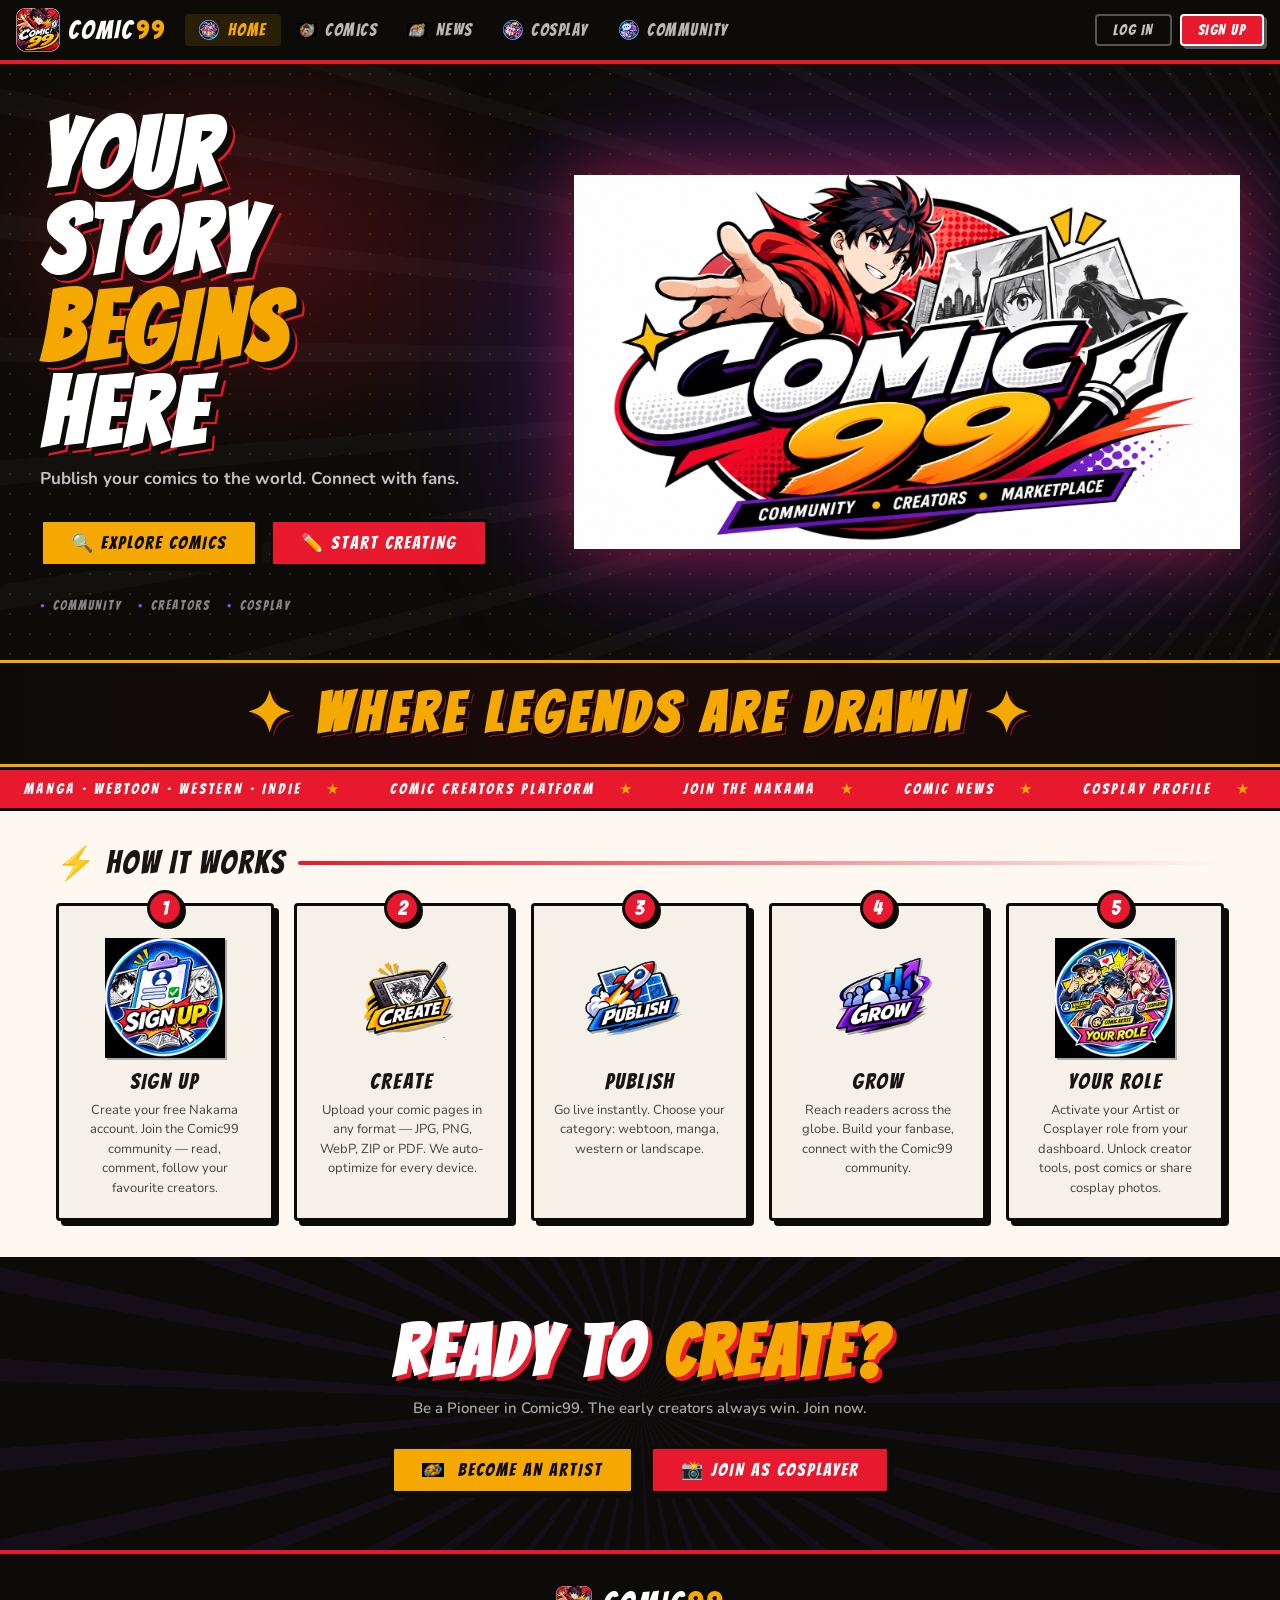
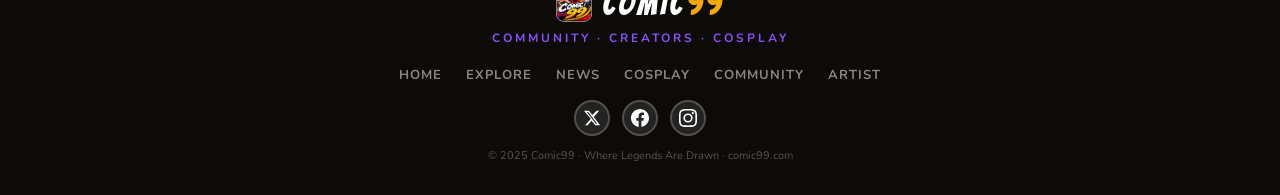
==== commit e032ed8c: "Add files via upload" ====
--- a/index.html
+++ b/index.html
@@ -3,9 +3,32 @@
 <head>
 <meta charset="UTF-8">
 <meta name="viewport" content="width=device-width, initial-scale=1.0, viewport-fit=cover">
-<title>Comic99 — Where Legends Are Drawn</title>
+<title>Comic99 — Where Legends Are Drawn | Global Comic Creator Platform</title>
 <link rel="icon" type="image/png" href="comic99-logo.png">
-<meta name="description" content="Comic99 — Community · Creators · Cosplay. The global comic creator platform where legends are drawn.">
+<!-- SEO_START -->
+<meta name="description" content="Comic99 is the ultimate global platform for comic creators, manga artists, cosplayers, and fans. Read original comics, explore anime-inspired art, join the Nakama community. Free to join.">
+<meta name="keywords" content="comic creator platform, manga, anime, cosplay, webtoon, original comics, fan art, comic artist, manga reader, anime community, digital comics, comic app, webcomic, manga online">
+<meta name="robots" content="index, follow">
+<meta name="author" content="Comic99">
+<meta name="theme-color" content="#E8192C">
+<!-- Open Graph -->
+<meta property="og:type" content="website">
+<meta property="og:site_name" content="Comic99">
+<meta property="og:title" content="Comic99 — Where Legends Are Drawn">
+<meta property="og:description" content="The global comic creator platform for manga artists, cosplayers, and anime fans. Create, share and collect comics. Join the Nakama community.">
+<meta property="og:image" content="https://web3studiotech.github.io/Comic99/comic99-og.png">
+<meta property="og:url" content="https://web3studiotech.github.io/Comic99/">
+<!-- Twitter Cards -->
+<meta name="twitter:card" content="summary_large_image">
+<meta name="twitter:site" content="@Comic99Official">
+<meta name="twitter:creator" content="@Comic99Official">
+<meta name="twitter:title" content="Comic99 — Where Legends Are Drawn">
+<meta name="twitter:description" content="The global comic creator platform for manga artists, cosplayers, and anime fans. Create, share and collect comics. Join the Nakama community.">
+<meta name="twitter:image" content="https://web3studiotech.github.io/Comic99/comic99-og.png">
+<!-- Canonical -->
+<link rel="canonical" href="https://web3studiotech.github.io/Comic99/">
+<script type="application/ld+json">{"@context":"https://schema.org","@type":"WebSite","name":"Comic99","url":"https://web3studiotech.github.io/Comic99/","description":"Global comic creator platform for manga, anime, cosplay and original comics","potentialAction":{"@type":"SearchAction","target":{"@type":"EntryPoint","urlTemplate":"https://web3studiotech.github.io/Comic99/explore.html?q={search_term_string}"},"query-input":"required name=search_term_string"}}</script>
+<!-- SEO_END -->
 <link rel="stylesheet" href="comic99-shared.css">
 <style>
 /* ---- HERO ---- */
@@ -49,12 +72,21 @@
   gap: 32px;
 }
 .hero-content { max-width: 560px; }
-.hero-eyebrow {
-  font-family: 'Bangers', cursive;
-  font-size: 14px;
-  letter-spacing: 4px;
+.hero-eyebrow { display: none; }
+.hero-tagline-band {
+  text-align: center;
+  padding: 18px max(16px, env(safe-area-inset-left,0px));
+  background: linear-gradient(90deg, var(--ink) 0%, #1a0a0a 50%, var(--ink) 100%);
+  border-top: 3px solid var(--gold);
+  border-bottom: 3px solid var(--gold);
+}
+.hero-tagline-band h2 {
+  font-family: 'Bangers', cursive;
+  font-size: clamp(28px, 6vw, 56px);
+  letter-spacing: 6px;
   color: var(--gold);
-  margin-bottom: 12px;
+  text-shadow: 3px 3px 0 var(--ink), 4px 4px 0 rgba(232,25,44,0.6);
+  margin: 0;
   text-transform: uppercase;
 }
 .hero-title {
@@ -290,6 +322,44 @@
   margin-bottom: 8px;
 }
 .how-desc { font-size: 13px; color: var(--text2); line-height: 1.5; }
+
+/* ---- LATEST NEWS BAND ---- */
+.latest-news-band {
+  background: linear-gradient(180deg, #0a0506 0%, var(--ink,#0D0B08) 100%);
+  border-top: 3px solid rgba(232,25,44,0.4);
+}
+.home-news-card {
+  background: var(--panel,#1a1a1a);
+  border: 2px solid var(--ink,#0D0B08);
+  border-radius: 12px;
+  overflow: hidden;
+  text-decoration: none;
+  color: inherit;
+  display: flex;
+  flex-direction: column;
+  transition: transform 0.15s, box-shadow 0.15s;
+  cursor: pointer;
+}
+.home-news-card:hover { transform: translate(-2px,-2px); box-shadow: 4px 4px 0 var(--ink,#0D0B08); }
+.home-news-thumb {
+  width: 100%;
+  aspect-ratio: 16/9;
+  object-fit: cover;
+  display: block;
+  background: #111;
+}
+.home-news-thumb-badge {
+  width: 100%;
+  aspect-ratio: 16/9;
+  display: flex;
+  align-items: center;
+  justify-content: center;
+  background: linear-gradient(135deg,#1a0a1a,#2a1a3a);
+}
+.home-news-body { padding: 12px 14px 16px; flex: 1; display: flex; flex-direction: column; gap: 6px; }
+.home-news-cat { font-size: 10px; font-weight: 800; letter-spacing: 2px; color: var(--red,#E8192C); text-transform: uppercase; }
+.home-news-title { font-family: 'Bangers', cursive; font-size: 16px; letter-spacing: 1px; line-height: 1.2; color: var(--white,#fff); flex: 1; }
+.home-news-meta { font-size: 11px; color: var(--text3,#888); font-weight: 700; }
 
 /* ---- CTA BAND ---- */
 .cta-band {
@@ -373,6 +443,9 @@
     </div>
   </div>
 </section>
+<div class="hero-tagline-band">
+  <h2>✦ WHERE LEGENDS ARE DRAWN ✦</h2>
+</div>
 
 <!-- MARQUEE -->
 <div class="marquee-bar">
@@ -552,6 +625,20 @@
   </div>
 </div>
 
+<!-- LATEST NEWS BAND -->
+<section class="latest-news-band" id="latestNewsBand" style="display:none;">
+  <div style="max-width:1200px;margin:0 auto;padding:40px max(16px,env(safe-area-inset-left,0px));">
+    <div style="display:flex;align-items:center;justify-content:space-between;margin-bottom:24px;flex-wrap:wrap;gap:12px;">
+      <div>
+        <div style="font-family:'Bangers',cursive;font-size:clamp(24px,5vw,40px);letter-spacing:3px;color:var(--white,#fff);">📰 TODAY'S <span style="color:var(--gold,#F5A800);">TOP STORIES</span></div>
+        <div style="font-size:12px;font-weight:700;color:rgba(255,255,255,0.5);letter-spacing:2px;margin-top:4px;">MANGA · ANIME · COSPLAY · EVENTS</div>
+      </div>
+      <a href="news.html" style="font-family:'Bangers',cursive;font-size:16px;letter-spacing:2px;color:var(--gold,#F5A800);text-decoration:none;border:2px solid var(--gold,#F5A800);padding:8px 16px;border-radius:8px;white-space:nowrap;">ALL NEWS →</a>
+    </div>
+    <div id="homeNewsGrid" style="display:grid;grid-template-columns:repeat(auto-fill,minmax(260px,1fr));gap:16px;"></div>
+  </div>
+</section>
+
 <!-- FOOTER -->
 <footer class="c99-footer">
   <div class="footer-logo">
@@ -589,6 +676,66 @@
   t.classList.add('show');
   setTimeout(() => t.classList.remove('show'), 3000);
 }
+
+// ---- LATEST NEWS ON HOME PAGE ----
+const HOME_CAT_BADGE = {
+  Manga:'Radiant_Comic_Book_Badge.png', Anime:'Radiant_Comic_Book_Badge.png',
+  Webtoon:'Radiant_Comic_Book_Badge.png', Western:'Radiant_Comic_Book_Badge.png',
+  Cosplay:'Chibi_Superhero_Avatar_Badge.png', Events:'Chibi_Superhero_Avatar_Badge.png',
+  Industry:'Neon_Purple_Building_Badge.png', Adaptation:'Radiant_Comic_Book_Badge.png',
+  Creator:'Chibi_Superhero_Avatar_Badge.png', Other:'Radiant_Comic_Book_Badge.png'
+};
+function timeAgoHome(isoStr) {
+  const diff = Date.now() - new Date(isoStr).getTime();
+  const mins = Math.floor(diff/60000);
+  if (mins < 60) return mins + 'm ago';
+  const hrs = Math.floor(mins/60);
+  if (hrs < 24) return hrs + 'h ago';
+  return Math.floor(hrs/24) + 'd ago';
+}
+async function loadHomeNews() {
+  try {
+    const res = await fetch('news.json?v=' + Date.now());
+    if (!res.ok) return;
+    const items = await res.json();
+    if (!items || !items.length) return;
+    // Pick top 4 — prioritise featured/varied categories
+    const picks = items.slice(0, 8);
+    const seen = new Set();
+    const featured = [];
+    // First pass: one per category for variety
+    for (const item of picks) {
+      if (!seen.has(item.category) && featured.length < 4) {
+        featured.push(item); seen.add(item.category);
+      }
+    }
+    // Fill remaining slots if < 4
+    for (const item of picks) {
+      if (featured.length >= 4) break;
+      if (!featured.includes(item)) featured.push(item);
+    }
+    const grid = document.getElementById('homeNewsGrid');
+    const band = document.getElementById('latestNewsBand');
+    if (!grid || !band) return;
+    grid.innerHTML = featured.map(item => {
+      const badge = HOME_CAT_BADGE[item.category] || 'Radiant_Comic_Book_Badge.png';
+      const thumb = item.image
+        ? `<img class="home-news-thumb" src="${item.image}" alt="" loading="lazy"
+            onerror="this.outerHTML='<div class=\\'home-news-thumb-badge\\'><img src=\\'${badge}\\' style=\\'width:72px;height:72px;object-fit:contain;\\'></div>'">`
+        : `<div class="home-news-thumb-badge"><img src="${badge}" style="width:72px;height:72px;object-fit:contain;"></div>`;
+      return `<a class="home-news-card" href="${item.url}" target="_blank" rel="noopener">
+        ${thumb}
+        <div class="home-news-body">
+          <div class="home-news-cat">${item.category}</div>
+          <div class="home-news-title">${item.title}</div>
+          <div class="home-news-meta">${item.source || ''} · ${timeAgoHome(item.published)}</div>
+        </div>
+      </a>`;
+    }).join('');
+    band.style.display = '';
+  } catch(e) { /* silent — section stays hidden if no news.json */ }
+}
+document.addEventListener('DOMContentLoaded', loadHomeNews);
 </script>
 </body>
 </html>
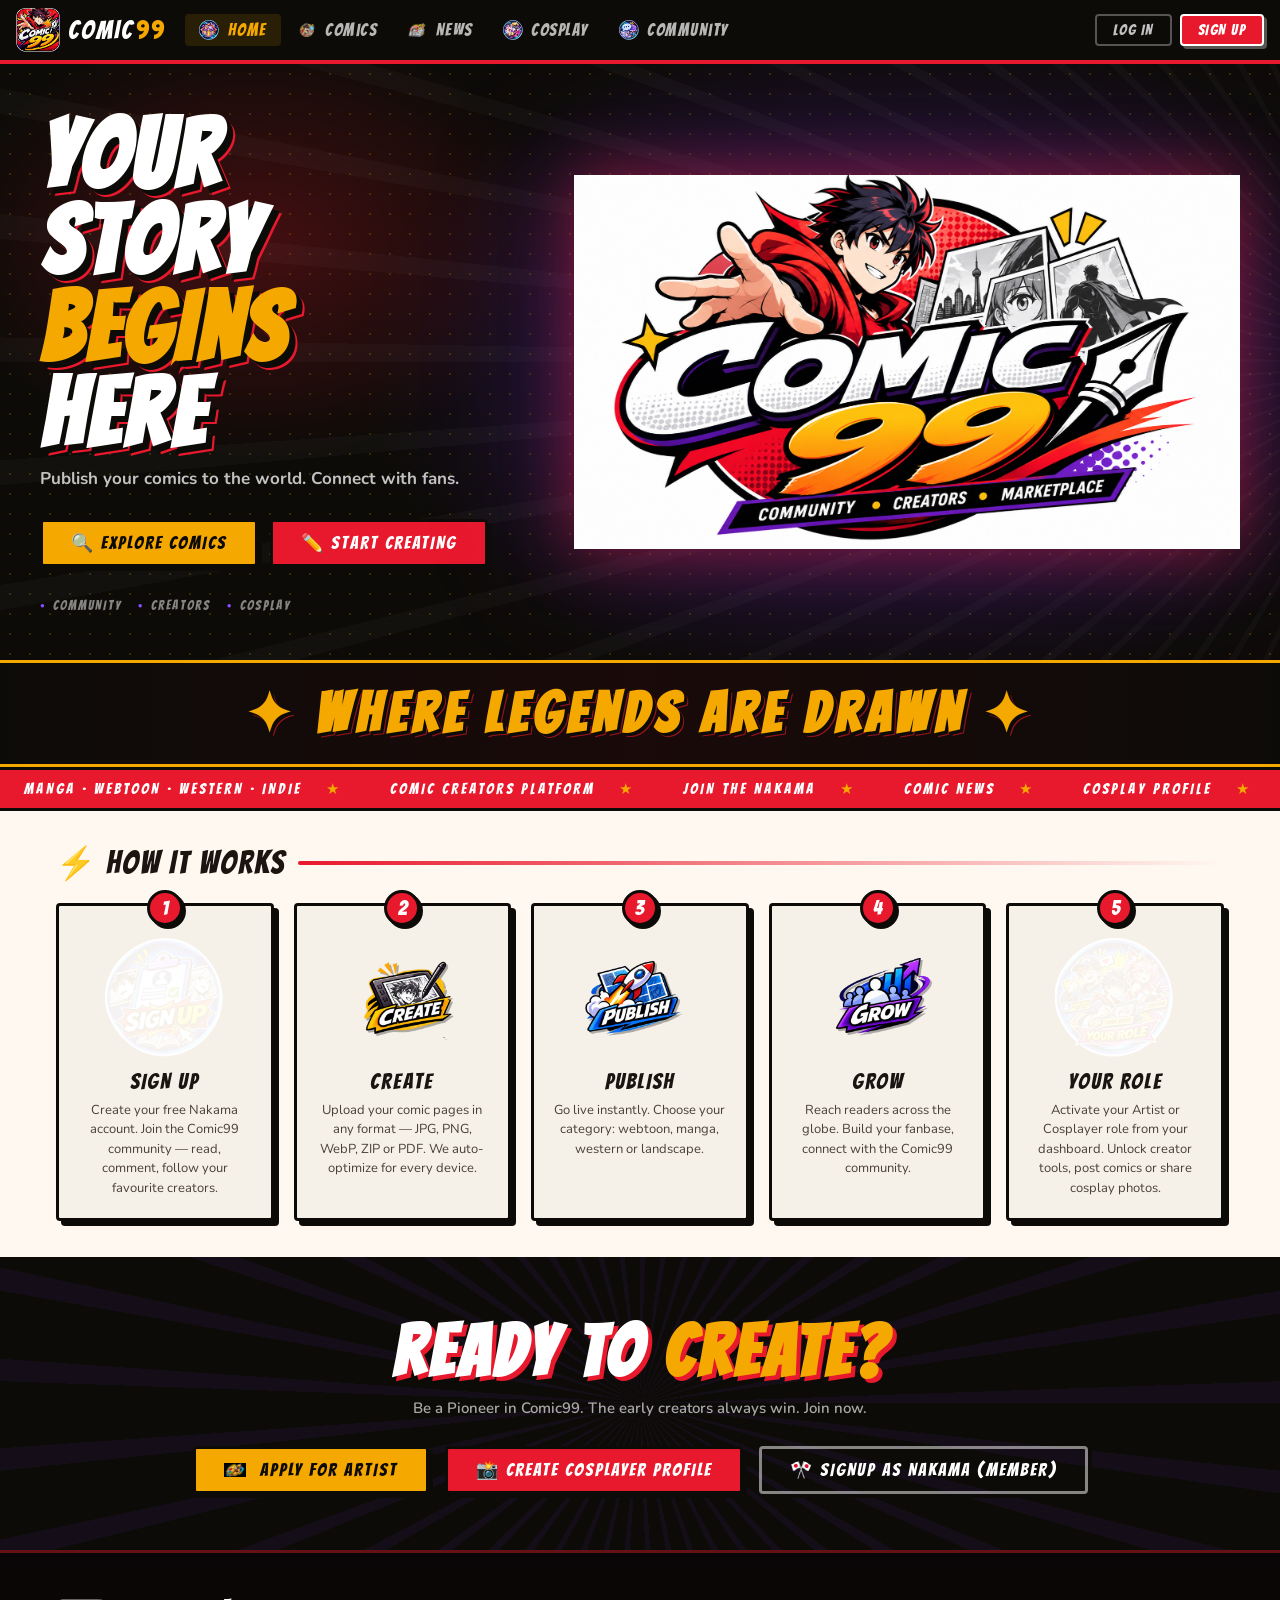
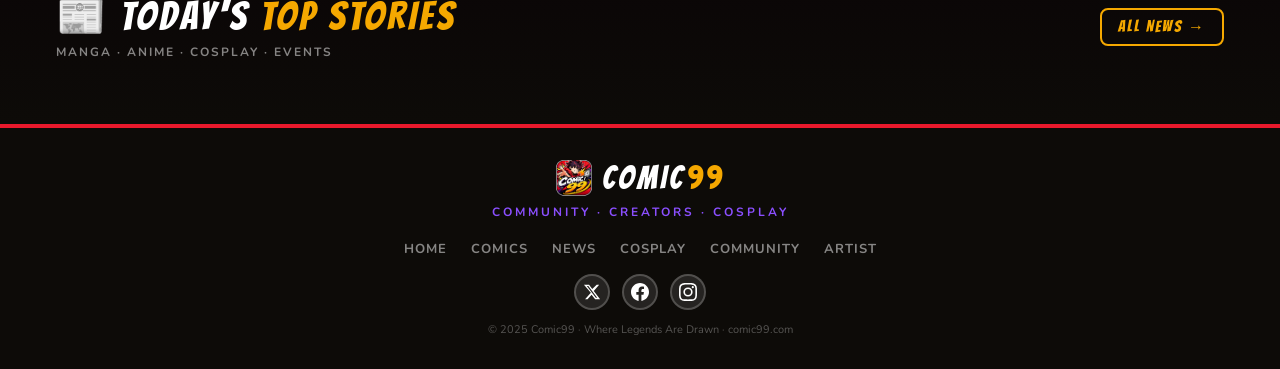
==== commit b073c5ba: "Add files via upload" ====
--- a/index.html
+++ b/index.html
@@ -16,18 +16,18 @@
 <meta property="og:site_name" content="Comic99">
 <meta property="og:title" content="Comic99 — Where Legends Are Drawn">
 <meta property="og:description" content="The global comic creator platform for manga artists, cosplayers, and anime fans. Create, share and collect comics. Join the Nakama community.">
-<meta property="og:image" content="https://web3studiotech.github.io/Comic99/comic99-og.png">
-<meta property="og:url" content="https://web3studiotech.github.io/Comic99/">
+<meta property="og:image" content="https://comic99.xyz/comic99-og.png">
+<meta property="og:url" content="https://comic99.xyz/">
 <!-- Twitter Cards -->
 <meta name="twitter:card" content="summary_large_image">
 <meta name="twitter:site" content="@Comic99Official">
 <meta name="twitter:creator" content="@Comic99Official">
 <meta name="twitter:title" content="Comic99 — Where Legends Are Drawn">
 <meta name="twitter:description" content="The global comic creator platform for manga artists, cosplayers, and anime fans. Create, share and collect comics. Join the Nakama community.">
-<meta name="twitter:image" content="https://web3studiotech.github.io/Comic99/comic99-og.png">
+<meta name="twitter:image" content="https://comic99.xyz/comic99-og.png">
 <!-- Canonical -->
-<link rel="canonical" href="https://web3studiotech.github.io/Comic99/">
-<script type="application/ld+json">{"@context":"https://schema.org","@type":"WebSite","name":"Comic99","url":"https://web3studiotech.github.io/Comic99/","description":"Global comic creator platform for manga, anime, cosplay and original comics","potentialAction":{"@type":"SearchAction","target":{"@type":"EntryPoint","urlTemplate":"https://web3studiotech.github.io/Comic99/explore.html?q={search_term_string}"},"query-input":"required name=search_term_string"}}</script>
+<link rel="canonical" href="https://comic99.xyz/">
+<script type="application/ld+json">{"@context":"https://schema.org","@type":"WebSite","name":"Comic99","url":"https://comic99.xyz/","description":"Global comic creator platform for manga, anime, cosplay and original comics","potentialAction":{"@type":"SearchAction","target":{"@type":"EntryPoint","urlTemplate":"https://comic99.xyz/explore.html?q={search_term_string}"},"query-input":"required name=search_term_string"}}</script>
 <!-- SEO_END -->
 <link rel="stylesheet" href="comic99-shared.css">
 <style>
@@ -342,19 +342,12 @@
 }
 .home-news-card:hover { transform: translate(-2px,-2px); box-shadow: 4px 4px 0 var(--ink,#0D0B08); }
 .home-news-thumb {
+  position: absolute;
+  inset: 0;
   width: 100%;
-  aspect-ratio: 16/9;
+  height: 100%;
   object-fit: cover;
   display: block;
-  background: #111;
-}
-.home-news-thumb-badge {
-  width: 100%;
-  aspect-ratio: 16/9;
-  display: flex;
-  align-items: center;
-  justify-content: center;
-  background: linear-gradient(135deg,#1a0a1a,#2a1a3a);
 }
 .home-news-body { padding: 12px 14px 16px; flex: 1; display: flex; flex-direction: column; gap: 6px; }
 .home-news-cat { font-size: 10px; font-weight: 800; letter-spacing: 2px; color: var(--red,#E8192C); text-transform: uppercase; }
@@ -407,10 +400,10 @@
   </a>
   <div class="nav-links">
     <a href="index.html" class="nav-link active"><img src="HOME.png" alt="Home" style="width:20px;height:20px;vertical-align:middle;margin-right:4px;object-fit:contain;"> Home</a>
-    <a href="explore.html" class="nav-link"><img src="EXPLORE.png" alt="Comics" style="width:20px;height:20px;vertical-align:middle;margin-right:4px;object-fit:contain;"> Comics</a>
-    <a href="news.html" class="nav-link"><img src="NEWS.png" alt="News" style="width:20px;height:20px;vertical-align:middle;margin-right:4px;object-fit:contain;"> News</a>
-    <a href="cosplay.html" class="nav-link"><img src="COSPLAY.png" alt="Cosplay" style="width:20px;height:20px;vertical-align:middle;margin-right:4px;object-fit:contain;"> Cosplay</a>
-    <a href="community.html" class="nav-link"><img src="DISCUSS.png" alt="Community" style="width:20px;height:20px;vertical-align:middle;margin-right:4px;object-fit:contain;"> Community</a>
+    <a href="explore.html" class="nav-link"><img src="EXPLORE.png" alt="Comics" style="width:20px;height:20px;vertical-align:middle;margin-right:4px;object-fit:contain;mix-blend-mode:screen;"> Comics</a>
+    <a href="news.html" class="nav-link"><img src="NEWS.png" alt="News" style="width:20px;height:20px;vertical-align:middle;margin-right:4px;object-fit:contain;mix-blend-mode:screen;"> News</a>
+    <a href="cosplay.html" class="nav-link"><img src="COSPLAY.png" alt="Cosplay" style="width:20px;height:20px;vertical-align:middle;margin-right:4px;object-fit:contain;mix-blend-mode:screen;"> Cosplay</a>
+    <a href="community.html" class="nav-link"><img src="DISCUSS.png" alt="Community" style="width:20px;height:20px;vertical-align:middle;margin-right:4px;object-fit:contain;mix-blend-mode:screen;"> Community</a>
   </div>
   <div class="nav-auth">
     <a href="artist.html" class="nav-login">LOG IN</a>
@@ -583,7 +576,7 @@
   <div class="how-grid">
     <div class="how-card">
       <div class="how-num">1</div>
-      <img src="SIGNUP.png" alt="Sign Up" class="how-badge-img">
+      <img src="SIGNUP.png" alt="Sign Up" class="how-badge-img" style="mix-blend-mode:screen;">
       <div class="how-title">SIGN UP</div>
       <div class="how-desc">Create your free Nakama account. Join the Comic99 community — read, comment, follow your favourite creators.</div>
     </div>
@@ -607,7 +600,7 @@
     </div>
     <div class="how-card">
       <div class="how-num">5</div>
-      <img src="ROLE.png" alt="Your Role" class="how-badge-img">
+      <img src="ROLE.png" alt="Your Role" class="how-badge-img" style="mix-blend-mode:screen;">
       <div class="how-title">YOUR ROLE</div>
       <div class="how-desc">Activate your Artist or Cosplayer role from your dashboard. Unlock creator tools, post comics or share cosplay photos.</div>
     </div>
@@ -620,13 +613,14 @@
   <h2>READY TO <span>CREATE?</span></h2>
   <p>Be a Pioneer in Comic99. The early creators always win. Join now.</p>
   <div class="cta-actions">
-    <a href="artist.html" class="btn btn-gold"><img src="ART.png" alt="Artist" style="width:22px;height:22px;vertical-align:middle;margin-right:6px;object-fit:contain;"> BECOME AN ARTIST</a>
-    <a href="cosplay.html" class="btn btn-red">📸 JOIN AS COSPLAYER</a>
+    <a href="artist.html" class="btn btn-gold"><img src="ART.png" alt="Artist" style="width:22px;height:22px;vertical-align:middle;margin-right:6px;object-fit:contain;"> APPLY FOR ARTIST</a>
+    <a href="cosplay.html" class="btn btn-red">📸 CREATE COSPLAYER PROFILE</a>
+    <a href="artist.html" class="btn btn-outline" style="color:var(--white);border-color:rgba(255,255,255,0.5);">🎌 SIGNUP AS NAKAMA (MEMBER)</a>
   </div>
 </div>
 
 <!-- LATEST NEWS BAND -->
-<section class="latest-news-band" id="latestNewsBand" style="display:none;">
+<section class="latest-news-band" id="latestNewsBand">
   <div style="max-width:1200px;margin:0 auto;padding:40px max(16px,env(safe-area-inset-left,0px));">
     <div style="display:flex;align-items:center;justify-content:space-between;margin-bottom:24px;flex-wrap:wrap;gap:12px;">
       <div>
@@ -648,7 +642,7 @@
   <div class="footer-tagline">Community · Creators · Cosplay</div>
   <div class="footer-links">
     <a href="index.html">Home</a>
-    <a href="explore.html">Explore</a>
+    <a href="explore.html">Comics</a>
     <a href="news.html">News</a>
     <a href="cosplay.html">Cosplay</a>
     <a href="community.html">Community</a>
@@ -717,14 +711,30 @@
     const grid = document.getElementById('homeNewsGrid');
     const band = document.getElementById('latestNewsBand');
     if (!grid || !band) return;
+    // Region/country label mapping based on source or region field
+    function getRegionLabel(item) {
+      if (item.region) return item.region;
+      const src = (item.source || '').toLowerCase();
+      if (src.includes('japan') || src.includes('jp') || src.includes('shonen') || src.includes('manga')) return '🇯🇵 Japan';
+      if (src.includes('korea') || src.includes('kr') || src.includes('webtoon')) return '🇰🇷 Korea';
+      if (src.includes('china') || src.includes('cn') || src.includes('manhua')) return '🇨🇳 China';
+      if (src.includes('malaysia') || src.includes('my')) return '🇲🇾 Malaysia';
+      if (src.includes('us') || src.includes('america') || src.includes('marvel') || src.includes('dc')) return '🇺🇸 Global';
+      return '🌏 Global';
+    }
     grid.innerHTML = featured.map(item => {
       const badge = HOME_CAT_BADGE[item.category] || 'Radiant_Comic_Book_Badge.png';
+      const region = getRegionLabel(item);
       const thumb = item.image
         ? `<img class="home-news-thumb" src="${item.image}" alt="" loading="lazy"
-            onerror="this.outerHTML='<div class=\\'home-news-thumb-badge\\'><img src=\\'${badge}\\' style=\\'width:72px;height:72px;object-fit:contain;\\'></div>'">`
-        : `<div class="home-news-thumb-badge"><img src="${badge}" style="width:72px;height:72px;object-fit:contain;"></div>`;
+            onerror="this.style.display='none';this.parentElement.querySelector('.home-news-thumb-fallback').style.display='flex'">
+           <div class="home-news-thumb-fallback" style="display:none;position:absolute;inset:0;background:linear-gradient(135deg,var(--ink),#2a1a3a);align-items:center;justify-content:center;"><img src="${badge}" style="width:72px;height:72px;object-fit:contain;opacity:0.8;"></div>`
+        : `<div class="home-news-thumb-fallback" style="display:flex;position:absolute;inset:0;background:linear-gradient(135deg,var(--ink),#2a1a3a);align-items:center;justify-content:center;"><img src="${badge}" style="width:72px;height:72px;object-fit:contain;opacity:0.8;"></div>`;
       return `<a class="home-news-card" href="${item.url}" target="_blank" rel="noopener">
-        ${thumb}
+        <div style="position:relative;aspect-ratio:16/9;overflow:hidden;background:var(--ink);">
+          ${thumb}
+          <span style="position:absolute;bottom:6px;left:6px;background:rgba(0,0,0,0.7);color:#fff;font-size:10px;font-weight:700;padding:2px 7px;border-radius:4px;letter-spacing:0.5px;">${region}</span>
+        </div>
         <div class="home-news-body">
           <div class="home-news-cat">${item.category}</div>
           <div class="home-news-title">${item.title}</div>
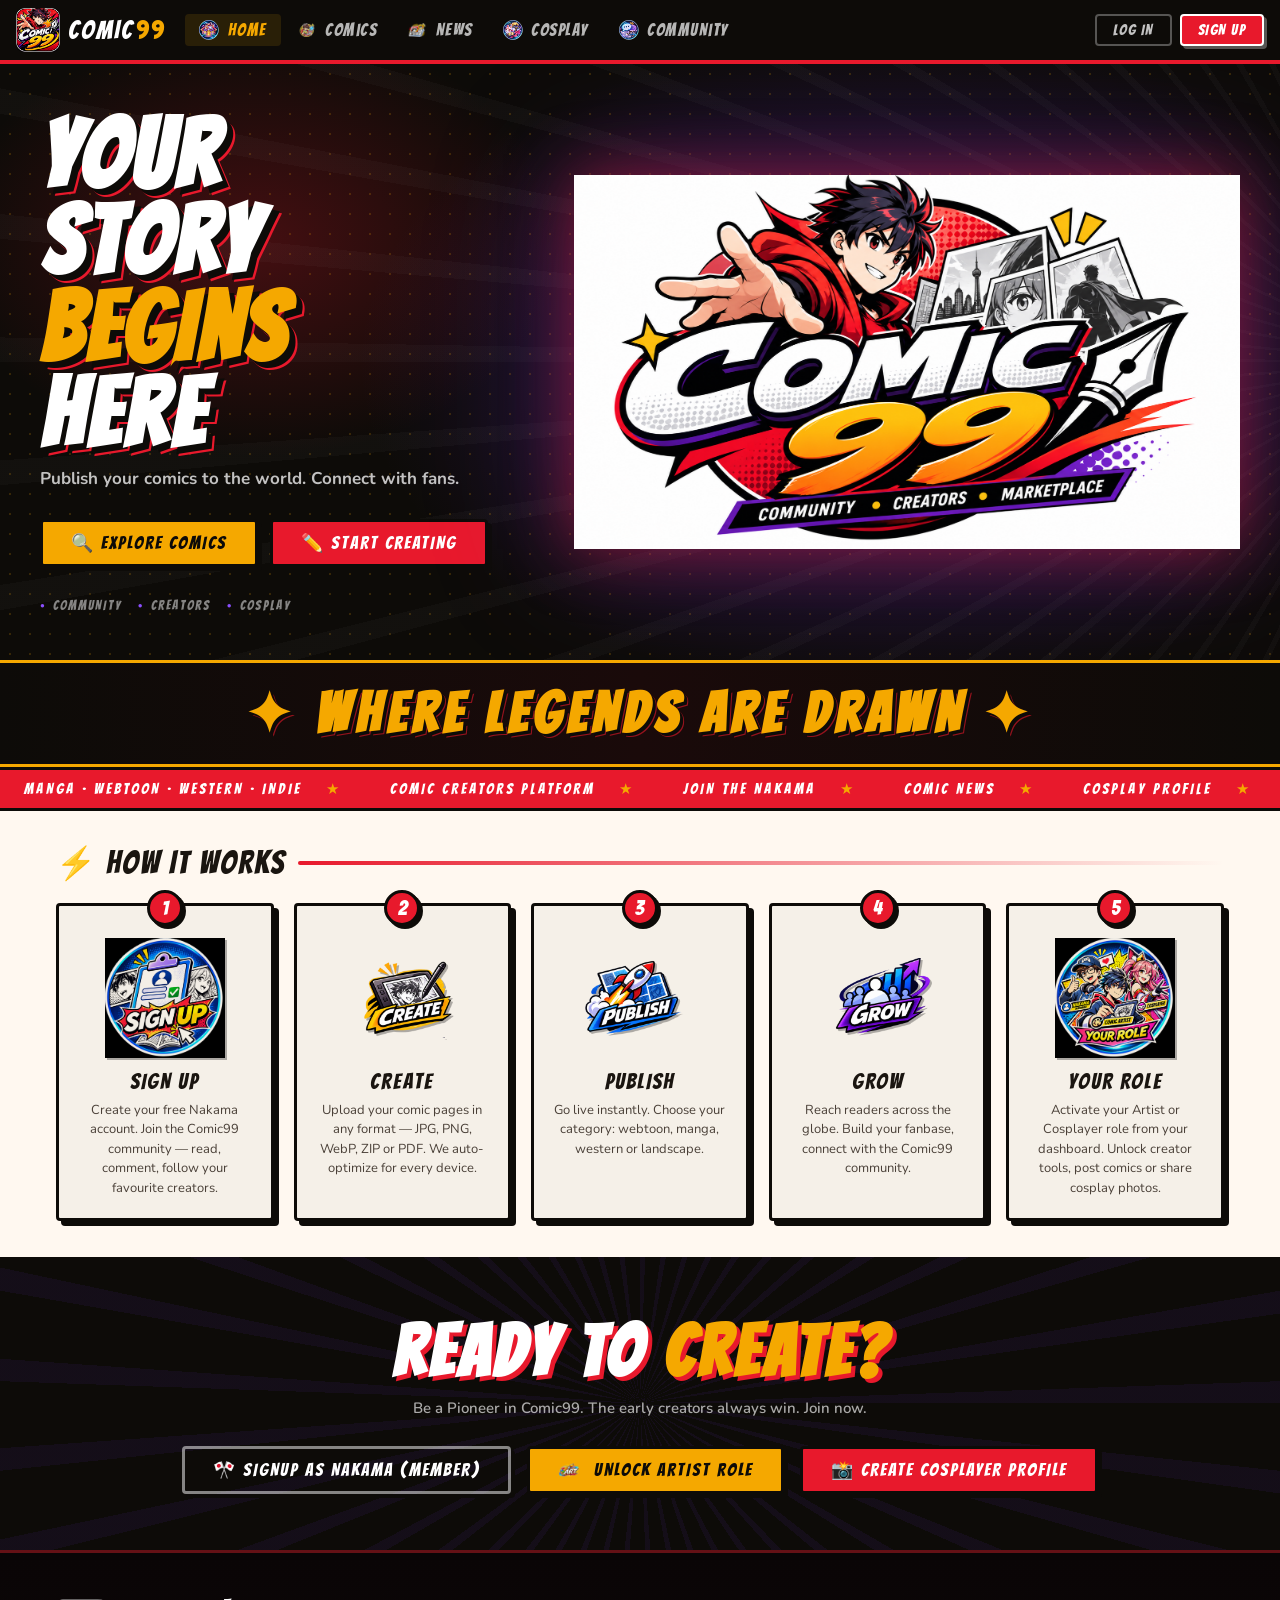
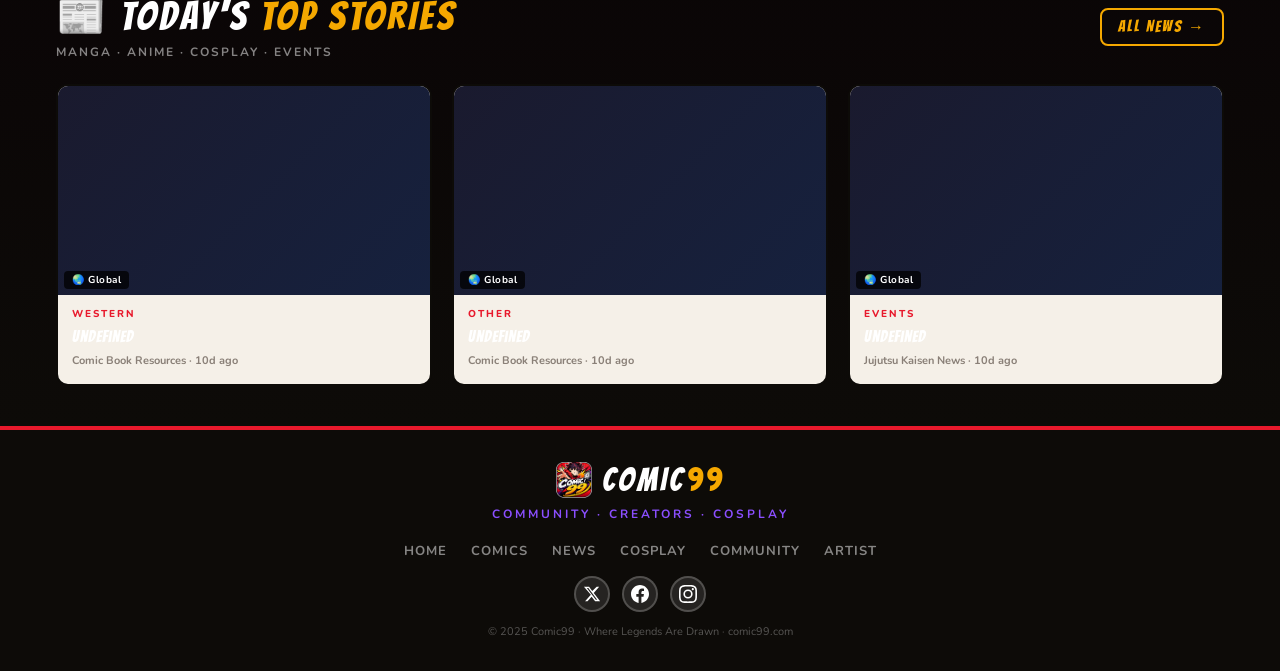
==== commit da8c0a10: "Add files via upload" ====
--- a/index.html
+++ b/index.html
@@ -353,6 +353,8 @@
 .home-news-cat { font-size: 10px; font-weight: 800; letter-spacing: 2px; color: var(--red,#E8192C); text-transform: uppercase; }
 .home-news-title { font-family: 'Bangers', cursive; font-size: 16px; letter-spacing: 1px; line-height: 1.2; color: var(--white,#fff); flex: 1; }
 .home-news-meta { font-size: 11px; color: var(--text3,#888); font-weight: 700; }
+@keyframes shimmer { 0%{background-position:200% 0} 100%{background-position:-200% 0} }
+@media(max-width:700px){#homeNewsGrid{grid-template-columns:1fr!important;}}
 
 /* ---- CTA BAND ---- */
 .cta-band {
@@ -576,7 +578,7 @@
   <div class="how-grid">
     <div class="how-card">
       <div class="how-num">1</div>
-      <img src="SIGNUP.png" alt="Sign Up" class="how-badge-img" style="mix-blend-mode:screen;">
+      <img src="SIGNUP.png" alt="Sign Up" class="how-badge-img" style="mix-blend-mode:multiply;">
       <div class="how-title">SIGN UP</div>
       <div class="how-desc">Create your free Nakama account. Join the Comic99 community — read, comment, follow your favourite creators.</div>
     </div>
@@ -600,7 +602,7 @@
     </div>
     <div class="how-card">
       <div class="how-num">5</div>
-      <img src="ROLE.png" alt="Your Role" class="how-badge-img" style="mix-blend-mode:screen;">
+      <img src="ROLE.png" alt="Your Role" class="how-badge-img" style="mix-blend-mode:multiply;">
       <div class="how-title">YOUR ROLE</div>
       <div class="how-desc">Activate your Artist or Cosplayer role from your dashboard. Unlock creator tools, post comics or share cosplay photos.</div>
     </div>
@@ -613,9 +615,9 @@
   <h2>READY TO <span>CREATE?</span></h2>
   <p>Be a Pioneer in Comic99. The early creators always win. Join now.</p>
   <div class="cta-actions">
-    <a href="artist.html" class="btn btn-gold"><img src="ART.png" alt="Artist" style="width:22px;height:22px;vertical-align:middle;margin-right:6px;object-fit:contain;"> APPLY FOR ARTIST</a>
+    <a href="artist.html" class="btn btn-outline" style="color:var(--white);border-color:rgba(255,255,255,0.5);">🎌 SIGNUP AS NAKAMA (MEMBER)</a>
+    <a href="artist.html" class="btn btn-gold"><img src="ART.png" alt="Artist" style="width:22px;height:22px;vertical-align:middle;margin-right:6px;object-fit:contain;"> UNLOCK ARTIST ROLE</a>
     <a href="cosplay.html" class="btn btn-red">📸 CREATE COSPLAYER PROFILE</a>
-    <a href="artist.html" class="btn btn-outline" style="color:var(--white);border-color:rgba(255,255,255,0.5);">🎌 SIGNUP AS NAKAMA (MEMBER)</a>
   </div>
 </div>
 
@@ -629,7 +631,7 @@
       </div>
       <a href="news.html" style="font-family:'Bangers',cursive;font-size:16px;letter-spacing:2px;color:var(--gold,#F5A800);text-decoration:none;border:2px solid var(--gold,#F5A800);padding:8px 16px;border-radius:8px;white-space:nowrap;">ALL NEWS →</a>
     </div>
-    <div id="homeNewsGrid" style="display:grid;grid-template-columns:repeat(auto-fill,minmax(260px,1fr));gap:16px;"></div>
+    <div id="homeNewsGrid" style="display:grid;grid-template-columns:repeat(3,1fr);gap:20px;"></div>
   </div>
 </section>
 
@@ -687,64 +689,130 @@
   if (hrs < 24) return hrs + 'h ago';
   return Math.floor(hrs/24) + 'd ago';
 }
+// ── Live RSS sources for homepage fallback (via rss2json) ────────────────────
+const HOME_RSS_SOURCES = [
+  { url: 'https://www.animenewsnetwork.com/all/rss.xml?ann-edition=w', label: 'Anime News Network', category: 'Anime', region: '🇯🇵 Japan' },
+  { url: 'https://comicbook.com/anime/rss/', label: 'ComicBook Anime', category: 'Anime', region: '🌏 Global' },
+  { url: 'https://comicbook.com/comics/rss/', label: 'ComicBook Comics', category: 'Western', region: '🇺🇸 Global' },
+];
+
+async function fetchRSSItems(src) {
+  const api = `https://api.rss2json.com/v1/api.json?rss_url=${encodeURIComponent(src.url)}&api_key=&count=4`;
+  const r = await fetch(api);
+  if (!r.ok) return [];
+  const d = await r.json();
+  if (d.status !== 'ok') return [];
+  return (d.items || []).slice(0, 2).map(it => {
+    // Extract first image from content or enclosure
+    let image = it.thumbnail || it.enclosure?.link || '';
+    if (!image && it.content) {
+      const m = it.content.match(/<img[^>]+src=["']([^"']+)["']/i);
+      if (m) image = m[1];
+    }
+    return {
+      title: it.title,
+      url: it.link,
+      image,
+      category: src.category,
+      source: src.label,
+      region: src.region,
+      published: it.pubDate,
+    };
+  });
+}
+
+function getRegionLabel(item) {
+  if (item.region) return item.region;
+  const src = (item.source || '').toLowerCase();
+  if (src.includes('japan') || src.includes('jp') || src.includes('shonen') || src.includes('manga')) return '🇯🇵 Japan';
+  if (src.includes('korea') || src.includes('kr') || src.includes('webtoon')) return '🇰🇷 Korea';
+  if (src.includes('china') || src.includes('cn') || src.includes('manhua')) return '🇨🇳 China';
+  if (src.includes('malaysia') || src.includes('my')) return '🇲🇾 Malaysia';
+  if (src.includes('us') || src.includes('america') || src.includes('marvel') || src.includes('dc') || src.includes('comicbook')) return '🇺🇸 Global';
+  return '🌏 Global';
+}
+
+function renderHomeCard(item) {
+  const region = getRegionLabel(item);
+  const thumbInner = item.image
+    ? `<img class="home-news-thumb" src="${item.image}" alt="" loading="lazy"
+         onerror="this.onerror=null;this.remove();this.closest('.home-news-thumb-wrap').style.background='linear-gradient(135deg,#1a1a2e,#16213e)'">`
+    : '';
+  return `<a class="home-news-card" href="${item.url}" target="_blank" rel="noopener">
+    <div class="home-news-thumb-wrap" style="position:relative;aspect-ratio:16/9;overflow:hidden;background:linear-gradient(135deg,#1a1a2e,#16213e);">
+      ${thumbInner}
+      <span style="position:absolute;bottom:6px;left:6px;background:rgba(0,0,0,0.75);color:#fff;font-size:10px;font-weight:700;padding:2px 8px;border-radius:4px;letter-spacing:0.5px;z-index:2;">${region}</span>
+    </div>
+    <div class="home-news-body">
+      <div class="home-news-cat">${item.category || 'News'}</div>
+      <div class="home-news-title">${item.title}</div>
+      <div class="home-news-meta">${item.source || ''} · ${timeAgoHome(item.published)}</div>
+    </div>
+  </a>`;
+}
+
 async function loadHomeNews() {
+  const grid = document.getElementById('homeNewsGrid');
+  const band = document.getElementById('latestNewsBand');
+  if (!grid || !band) return;
+
+  // Show skeleton loaders while fetching
+  grid.innerHTML = [1,2,3].map(() => `
+    <div class="home-news-card" style="pointer-events:none;">
+      <div style="aspect-ratio:16/9;background:linear-gradient(90deg,#1a1a2e 25%,#2a1a3a 50%,#1a1a2e 75%);background-size:200% 100%;animation:shimmer 1.5s infinite;"></div>
+      <div class="home-news-body" style="gap:8px;">
+        <div style="height:10px;background:#2a2a2a;border-radius:4px;width:40%;"></div>
+        <div style="height:14px;background:#2a2a2a;border-radius:4px;width:90%;"></div>
+        <div style="height:14px;background:#2a2a2a;border-radius:4px;width:70%;"></div>
+        <div style="height:10px;background:#222;border-radius:4px;width:55%;margin-top:4px;"></div>
+      </div>
+    </div>`).join('');
+  band.style.display = '';
+
+  let featured = [];
+
+  // 1) Try news.json first (populated by GitHub Action)
   try {
     const res = await fetch('news.json?v=' + Date.now());
-    if (!res.ok) return;
-    const items = await res.json();
-    if (!items || !items.length) return;
-    // Pick top 4 — prioritise featured/varied categories
-    const picks = items.slice(0, 8);
-    const seen = new Set();
-    const featured = [];
-    // First pass: one per category for variety
-    for (const item of picks) {
-      if (!seen.has(item.category) && featured.length < 4) {
-        featured.push(item); seen.add(item.category);
+    if (res.ok) {
+      const data = await res.json();
+      const items = data.items || data || [];
+      if (items.length >= 3) {
+        const seen = new Set();
+        for (const item of items.slice(0, 12)) {
+          if (featured.length >= 3) break;
+          if (!seen.has(item.category)) { featured.push(item); seen.add(item.category); }
+        }
+        if (featured.length < 3) featured = items.slice(0, 3);
       }
     }
-    // Fill remaining slots if < 4
-    for (const item of picks) {
-      if (featured.length >= 4) break;
-      if (!featured.includes(item)) featured.push(item);
-    }
-    const grid = document.getElementById('homeNewsGrid');
-    const band = document.getElementById('latestNewsBand');
-    if (!grid || !band) return;
-    // Region/country label mapping based on source or region field
-    function getRegionLabel(item) {
-      if (item.region) return item.region;
-      const src = (item.source || '').toLowerCase();
-      if (src.includes('japan') || src.includes('jp') || src.includes('shonen') || src.includes('manga')) return '🇯🇵 Japan';
-      if (src.includes('korea') || src.includes('kr') || src.includes('webtoon')) return '🇰🇷 Korea';
-      if (src.includes('china') || src.includes('cn') || src.includes('manhua')) return '🇨🇳 China';
-      if (src.includes('malaysia') || src.includes('my')) return '🇲🇾 Malaysia';
-      if (src.includes('us') || src.includes('america') || src.includes('marvel') || src.includes('dc')) return '🇺🇸 Global';
-      return '🌏 Global';
-    }
-    grid.innerHTML = featured.map(item => {
-      const badge = HOME_CAT_BADGE[item.category] || 'Radiant_Comic_Book_Badge.png';
-      const region = getRegionLabel(item);
-      const thumb = item.image
-        ? `<img class="home-news-thumb" src="${item.image}" alt="" loading="lazy"
-            onerror="this.style.display='none';this.parentElement.querySelector('.home-news-thumb-fallback').style.display='flex'">
-           <div class="home-news-thumb-fallback" style="display:none;position:absolute;inset:0;background:linear-gradient(135deg,var(--ink),#2a1a3a);align-items:center;justify-content:center;"><img src="${badge}" style="width:72px;height:72px;object-fit:contain;opacity:0.8;"></div>`
-        : `<div class="home-news-thumb-fallback" style="display:flex;position:absolute;inset:0;background:linear-gradient(135deg,var(--ink),#2a1a3a);align-items:center;justify-content:center;"><img src="${badge}" style="width:72px;height:72px;object-fit:contain;opacity:0.8;"></div>`;
-      return `<a class="home-news-card" href="${item.url}" target="_blank" rel="noopener">
-        <div style="position:relative;aspect-ratio:16/9;overflow:hidden;background:var(--ink);">
-          ${thumb}
-          <span style="position:absolute;bottom:6px;left:6px;background:rgba(0,0,0,0.7);color:#fff;font-size:10px;font-weight:700;padding:2px 7px;border-radius:4px;letter-spacing:0.5px;">${region}</span>
-        </div>
-        <div class="home-news-body">
-          <div class="home-news-cat">${item.category}</div>
-          <div class="home-news-title">${item.title}</div>
-          <div class="home-news-meta">${item.source || ''} · ${timeAgoHome(item.published)}</div>
-        </div>
-      </a>`;
-    }).join('');
-    band.style.display = '';
-  } catch(e) { /* silent — section stays hidden if no news.json */ }
-}
+  } catch(e) {}
+
+  // 2) Fallback: fetch live RSS if news.json unavailable or empty
+  if (featured.length < 3) {
+    try {
+      const results = await Promise.allSettled(HOME_RSS_SOURCES.map(fetchRSSItems));
+      const rssItems = results.flatMap(r => r.status === 'fulfilled' ? r.value : []);
+      // Pick 1 from each source for variety
+      const picked = [];
+      const usedSources = new Set();
+      for (const it of rssItems) {
+        if (picked.length >= 3) break;
+        if (!usedSources.has(it.source)) { picked.push(it); usedSources.add(it.source); }
+      }
+      if (picked.length < 3) picked.push(...rssItems.filter(i => !picked.includes(i)).slice(0, 3 - picked.length));
+      featured = picked.length ? picked : featured;
+    } catch(e) {}
+  }
+
+  if (!featured.length) {
+    band.style.display = 'none';
+    return;
+  }
+
+  grid.innerHTML = featured.slice(0, 3).map(renderHomeCard).join('');
+}
+
 document.addEventListener('DOMContentLoaded', loadHomeNews);
 </script>
 </body>
